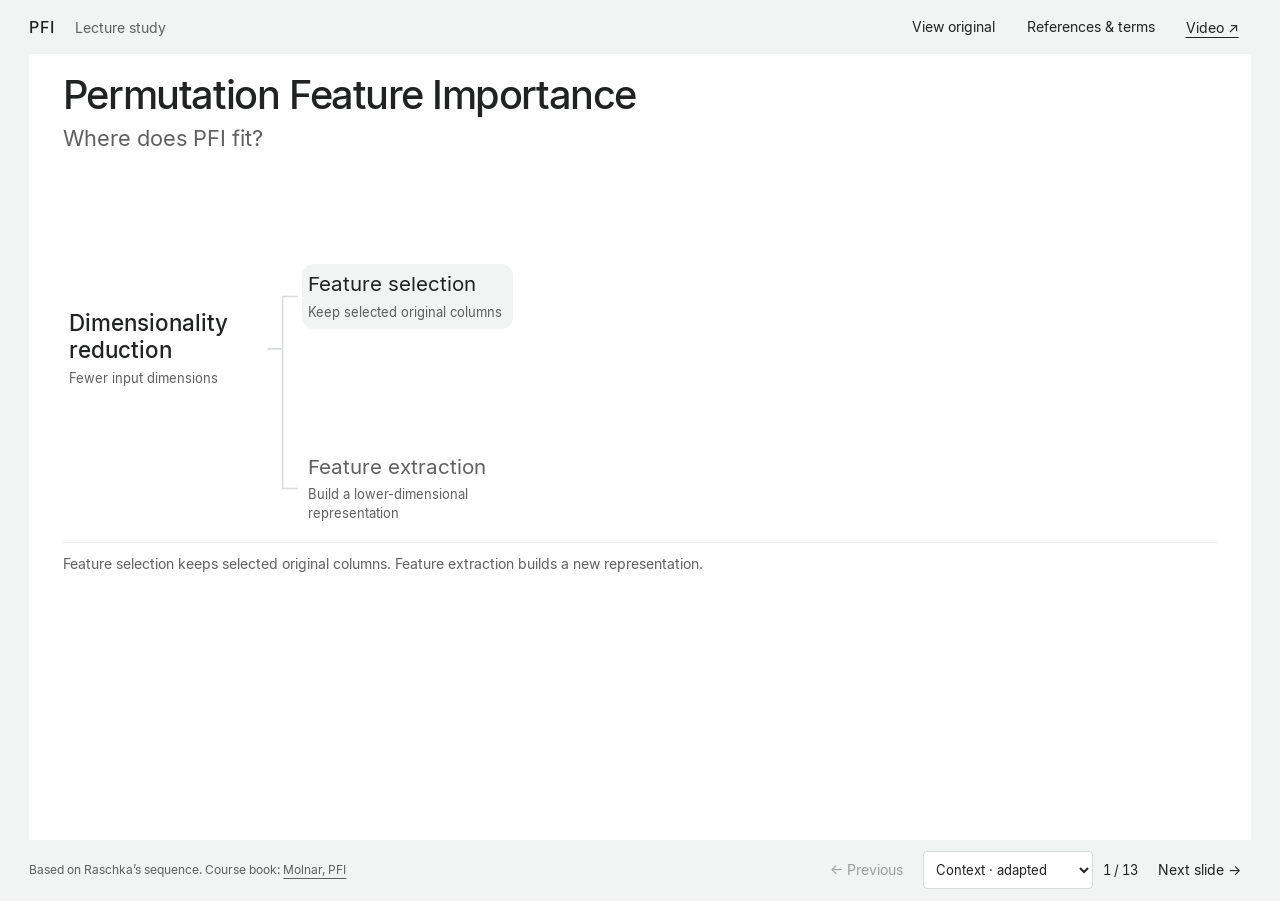
==== modules/00-dataset/lecture/pfi-interactive/index.html @ 19a99227 "feat(00-dataset): trace PFI code and teaching sequence Save the review draft for the impurity, selec" ====
<!doctype html>
<html lang="en">
<head><meta charset="utf-8"><meta name="viewport" content="width=device-width,initial-scale=1"><title>Permutation Feature Importance · A guided lecture</title><link rel="stylesheet" href="lecture.css?v=20261013-fixed-lines"><link rel="stylesheet" href="pfi-example.css?v=20261014-sequence-v2"><script src="pfi-example.js?v=20261014-sequence-v2" defer></script><link rel="stylesheet" href="sequence.css?v=20261014-sequence-v2"><script src="sequence.js?v=20261014-sequence-v2" defer></script><script src="lecture.js?v=20261014-sequence-v2" defer></script></head>
<body>
<main id="lecture">
<header class="lecture-header"><span class="course-label">PFI <span>Lecture study</span></span><nav class="tools" aria-label="Presentation tools"><button id="original-toggle" aria-pressed="false">View original</button><button id="reading-toggle" aria-expanded="false" aria-controls="readings">References &amp; terms</button><a id="video" href="https://www.youtube.com/watch?v=VUvShOEFdQo&t=0s" target="_blank" rel="noreferrer">Video ↗</a></nav></header>
<article id="context-slide" class="context-slide" aria-labelledby="lecture-title">
<div class="title-group"><h1 id="lecture-title">Permutation Feature Importance</h1><h2>Where does PFI fit?</h2></div>
<div id="map" class="map-canvas" role="group" aria-label="Raschka feature selection map. Dimensionality reduction includes feature selection and feature extraction. Selection includes filter, embedded and wrapper methods. PFI is an importance measure that can support selection.">
<svg id="map-lines" aria-hidden="true"></svg>
<button id="node-reduction" class="map-node root-node" data-concept="reduction" data-reveal="0"><strong>Dimensionality reduction</strong><span>Fewer input dimensions</span></button>
<div class="reduction-branches">
<div class="selection-branch">
<button id="node-selection" class="map-node" data-concept="selection" data-reveal="1"><strong>Feature selection</strong><span>Keep selected original columns</span></button>
<div class="method-groups">
<div class="method-group">
<button id="node-filter" class="map-node method-node" data-concept="filter" data-reveal="2"><strong>Filter methods</strong><span>Statistical criteria</span></button>
<div id="node-filter-examples" class="map-node examples-node" data-reveal="2"><ul><li>Information gain</li><li>Correlation with target</li><li>Pairwise correlation</li><li>Variance threshold</li></ul></div>
</div>
<div class="method-group">
<button id="node-embedded" class="map-node method-node" data-concept="embedded" data-reveal="3"><strong>Embedded methods</strong><span>Within model fitting</span></button>
<div id="node-embedded-examples" class="map-node examples-node" data-reveal="3"><ul><li>L1 regularization <span class="example-qualifier">(e.g., LASSO)</span></li><li>Decision trees</li></ul></div>
</div>
<div class="method-group wrapper-group">
<button id="node-wrapper" class="map-node method-node" data-concept="wrapper" data-reveal="4"><strong>Wrapper methods</strong><span>Evaluate feature subsets</span></button>
<div class="wrapper-content">
<div id="node-wrapper-examples" class="map-node examples-node" data-reveal="4"><ul><li>Recursive Feature Elimination <span class="acronym">(RFE)</span></li><li>Sequential Feature Selection <span class="acronym">(SFS)</span></li></ul></div>
<button id="node-pfi" class="map-node pfi-node" data-concept="pfi" data-reveal="5"><strong>Permutation Feature Importance <span class="acronym">(PFI)</span></strong><span>Importance measure that can support selection</span></button>
</div>
</div>
</div>
</div>
<button id="node-extraction" class="map-node secondary-node" data-concept="extraction" data-reveal="1"><strong>Feature extraction</strong><span>Build a lower-dimensional representation</span></button>
</div>
</div>
<div class="map-bottom"><p id="concept-caption" aria-live="polite">PFI is shown here in the wrapper-method context of Raschka’s lecture.</p></div>
</article>
<article id="mechanism-slide" class="context-slide experiment-slide" hidden aria-labelledby="mechanism-title">
<div class="title-group"><h1 id="mechanism-title">The permutation experiment</h1><h2>Shuffle one input. Evaluate the same model.</h2></div>
<div class="experiment-layout">
<section class="column-scene" aria-labelledby="column-title">
<div class="scene-heading"><h3 id="column-title">Eight real SRAG records</h3><div class="scene-motion"><p id="shuffle-state" aria-live="polite">Original age column</p><button id="motion-pause" aria-pressed="false">Pause</button></div></div>
<div class="patient-table-wrap"><div id="age-layer" class="age-layer" aria-hidden="true"></div><table class="patient-table"><caption class="sr-only">Selected real adult SRAG records. Age and low oxygen are shuffled separately, restoring the original data before each experiment.</caption><thead><tr><th scope="col">Row</th><th scope="col" class="age-heading" title="Elapsed days from birth to symptom onset, converted to years">Age<br><small>(years)</small></th><th scope="col">Low oxygen</th><th scope="col">Observed<br>outcome</th><th scope="col">Original<br><small>P(death)</small></th><th scope="col">Permuted<br><small>P(death)</small></th></tr></thead><tbody id="patient-rows"></tbody></table></div>
<p class="scene-note">Outcome-selected teaching subset from the hospitalized COVID cohort. ✓ correct / ✕ wrong at a 0.50 cutoff. Age is in decimal years. The full model uses all study inputs.</p>
</section>
<section class="experiment-reading" aria-labelledby="experiment-phase">
<p class="small-label">One column at a time</p><h3 id="experiment-phase" aria-live="polite">Evaluate the original inputs</h3>
<div class="model-flow"><span class="flow-label" id="model-input">Original inputs</span><span class="flow-line" aria-hidden="true"></span><div class="fixed-model"><strong>Same trained model</strong><span>XGBoost · parameters fixed</span></div><span class="flow-line" aria-hidden="true"></span><span class="flow-label">Compare predictions with the same outcomes</span></div>
<div class="error-comparison" id="error-comparison"><p class="small-label">Full study test set · Brier score · lower is better</p><div id="error-bars"></div><p id="error-impact" class="error-impact"></p><p class="error-caption">The original error is the reference. The second error follows the age permutation.</p></div>
<button class="text-button" id="brier-open" aria-haspopup="dialog">What is Brier error? ↗</button>
</section>
</div>
<details class="experiment-details"><summary>Why these eight rows can differ from the full test</summary><div id="mechanism-scope-values"></div></details>
<div class="map-bottom"><p id="experiment-caption" aria-live="polite">The model, records and outcomes stay fixed. Only the age values move between rows.</p></div>
</article>
<article id="results-slide" class="context-slide results-slide" hidden aria-labelledby="results-title">
<div class="title-group"><h1 id="results-title">From error to importance</h1><h2>Permutation Feature Importance in our SRAG model</h2></div>
<div class="results-layout">
<section class="ranking-panel" aria-labelledby="ranking-title"><div class="ranking-heading"><div><h3 id="ranking-title">Most important inputs</h3></div><label class="scale-choice">Scale<select id="error-scale"><option value="difference">Difference</option><option value="ratio">Ratio</option></select></label></div>
<figure class="ranking-figure"><div class="chart-container"><div id="ranking-chart" aria-label="SRAG permutation importance chart"></div><div id="chart-tooltip" role="tooltip" hidden></div></div><p class="chart-motion-note"><span id="chart-state" aria-live="polite">Building the ranking…</span><button id="ranking-pause" class="text-button" aria-pressed="false">Pause</button><button id="ranking-replay" class="text-button">Replay ↻</button></p><figcaption id="ranking-caption">Same model and records in every permutation.</figcaption></figure>
</section>
<section class="theory-panel" aria-labelledby="theory-title"><p class="small-label">Molnar · the same experiment</p><h3 id="theory-title">How much did the error change?</h3>
<div class="formula-reading" data-scale="difference"><h4>Difference</h4><div class="formula" aria-label="Permutation importance equals permuted error minus original error"><img src="../../figures/equation-difference.svg" alt="FI sub j equals permuted error minus original error"></div><p>Extra error in the metric’s own units.<br><strong>0 means no change.</strong></p></div>
<div class="formula-reading" data-scale="ratio"><h4>Ratio</h4><div class="formula" aria-label="Permutation importance equals permuted error divided by original error"><img src="../../figures/equation-ratio.svg" alt="FI sub j equals permuted error divided by original error"></div><p>Error as a multiple of the original.<br><strong>1 means no change.</strong><br>Above 1: more error. Below 1: less error.</p></div>
<div class="age-result"><h4 id="feature-result-title">Age in the SRAG experiment</h4><dl class="error-values"><dt>Original Brier</dt><dd id="age-before"></dd><dt>After permutation, mean</dt><dd id="age-after"></dd></dl><p id="age-importance" class="age-importance"></p><p class="age-interpretation" id="age-interpretation"></p></div>
</section>
</div>
<div class="map-bottom"><p><span id="scale-explanation">Difference: the extra Brier error. Zero means no change.</span> The ranking stays the same because every feature shares the same original error.</p></div>
<details class="experiment-details"><summary>Study details and numerical evidence</summary><p id="study-details"></p><p>The whiskers show variation across column shuffles, conditional on this fitted model and evaluation set. They are not population confidence intervals. The Brier score averages squared differences between predicted death probabilities and observed outcomes.</p><p><a href="../../notebooks/srag_pfi_ranking.ipynb" target="_blank" rel="noreferrer">Cross-slide numerical audit: notebook §11 ↗</a></p><p>This is permutation importance for predictive performance. It does not establish a causal effect of a variable on death. Ratios below 1 are possible when shuffling reduces the error; 1 is a reference, not a lower bound. The top-ranked features shown here all increase mean error.</p><p><a href="../../PFI.md" target="_blank" rel="noreferrer">Technical sheet ↗</a> · <a href="../../notebooks/srag_pfi_ranking.ipynb" target="_blank" rel="noreferrer">Executed SRAG notebook ↗</a> · <a href="https://christophm.github.io/interpretable-ml-book/feature-importance.html" target="_blank" rel="noreferrer">Molnar: difference and ratio ↗</a></p></details>
</article>
<article id="bridge-slide" class="context-slide sequence-slide" hidden aria-labelledby="bridge-title">
<div class="title-group"><h1 id="bridge-title"></h1><h2 id="bridge-subtitle"></h2></div>
<div id="bridge-content" class="bridge-content"></div>
<p id="bridge-takeaway" class="sequence-takeaway"></p>
<p class="molnar-note"><a href="https://christophm.github.io/interpretable-ml-book/feature-importance.html" target="_blank" rel="noreferrer">Molnar’s interpretation ↗</a><span id="bridge-molnar"></span></p>
<details class="sequence-notes"><summary>Why this slide is here</summary><div id="bridge-notes"></div></details>
</article>
<article id="walkthrough-slide" class="context-slide sequence-slide" hidden aria-labelledby="walkthrough-title">
<div class="title-group"><h1 id="walkthrough-title"></h1><h2 id="walkthrough-subtitle"></h2></div>
<div class="walkthrough-layout"><section class="code-panel" aria-label="Python walkthrough"><header><span>Python excerpt</span><span id="code-step-label"></span></header><div id="walkthrough-code"></div><a href="../../../../tools/srag_pfi_walkthrough.py" target="_blank" rel="noreferrer">Executable source ↗</a></section><section id="code-reading" class="code-reading" aria-label="Recorded SRAG execution"></section></div>
<p id="walkthrough-caption" class="sequence-takeaway"></p>
<p class="molnar-note"><a href="https://christophm.github.io/interpretable-ml-book/feature-importance.html" target="_blank" rel="noreferrer">Molnar’s interpretation ↗</a><span id="code-molnar"></span></p>
<details class="sequence-notes"><summary>Connection to Raschka and numerical evidence</summary><p id="code-source-note"></p><p>The motion replays the recorded Python results. Each full-test shuffle uses the same fitted model, outcomes and evaluation rows. The compact table is a separate mechanism preview.</p><p><a href="../../notebooks/srag_pfi_ranking.ipynb" target="_blank" rel="noreferrer">Executed notebook, sections 9 and 11 ↗</a> · <a href="../../PFI.md" target="_blank" rel="noreferrer">Technical sheet ↗</a></p></details>
</article>
<figure id="original-slide" hidden><img id="original" src="imagens/slide-061.png" alt="Original slide 61 by Sebastian Raschka"></figure>
<aside id="readings" hidden aria-labelledby="reading-title">
<h2 id="reading-title">References and terminology</h2>
<div class="reading-columns">
<section><h3>Original map</h3><p><a href="https://sebastianraschka.com/pdf/lecture-notes/stat451fs21/13_feat-sele__slides.pdf#page=61" target="_blank" rel="noreferrer">Raschka, slide 61 ↗</a></p><p>Raschka places permutation importance alongside wrapper methods. PFI itself assesses a fitted model and does not search feature subsets.</p><p><a href="https://ai.stanford.edu/~ronnyk/wrappers.pdf" target="_blank" rel="noreferrer">Kohavi &amp; John: wrappers ↗</a><br><a href="https://scikit-learn.org/stable/modules/feature_selection.html" target="_blank" rel="noreferrer">Feature selection reference ↗</a></p></section>
<section><h3>Terms used here</h3><dl class="terms"><dt>PFI</dt><dd>Permutation Feature Importance</dd><dt>RFE</dt><dd>Recursive Feature Elimination</dd><dt>SFS</dt><dd>Sequential Feature Selection</dd><dt>LASSO</dt><dd>Least Absolute Shrinkage and Selection Operator</dd><dt>PCA</dt><dd>Principal Component Analysis</dd></dl></section>
<section><h3>The course book</h3><p><a href="https://christophm.github.io/interpretable-ml-book/feature-importance.html" target="_blank" rel="noreferrer">Molnar, Permutation Feature Importance ↗</a></p><p>Molnar uses the acronym PFI. The interpretation of the method follows when we introduce the permutation experiment.</p><p><a href="https://scikit-learn.org/stable/modules/permutation_importance.html" target="_blank" rel="noreferrer">Permutation importance reference ↗</a><br><a href="https://scikit-learn.org/stable/modules/decomposition.html#pca" target="_blank" rel="noreferrer">PCA and dimensionality reduction ↗</a></p></section>
</div>
<details class="theory-notes"><summary>Classification notes</summary><p>Feature extraction is used here in the context of dimensionality reduction. Extraction in general can also increase dimensionality; PCA reduces it when fewer components are retained.</p><p>LASSO is a particular use of L1 regularization, not a synonym for every L1-penalized model. <a href="https://rss.onlinelibrary.wiley.com/doi/pdf/10.1111/j.2517-6161.1996.tb02080.x" target="_blank" rel="noreferrer">Original LASSO paper ↗</a></p><p>Filter criteria may use the outcome. Trees choose split variables during fitting; converting their importances into a selected subset needs an additional rule. SFS can run forward or backward.</p></details>
</aside>
<footer class="lecture-footer"><div id="source" class="source">Based on Raschka’s feature selection map. Course book: <a href="https://christophm.github.io/interpretable-ml-book/feature-importance.html" target="_blank" rel="noreferrer">Molnar, PFI</a></div><nav class="slide-controls" aria-label="Slide navigation"><button id="previous" disabled>← Previous</button><label><span class="sr-only">Choose slide</span><select id="select"></select></label><span id="position" aria-live="polite">1 / 13</span><button id="next">Next slide →</button></nav></footer>
</main>
<dialog id="brier-dialog" aria-labelledby="brier-title"><div class="dialog-heading"><p class="small-label">Reading the error</p><button id="brier-close" aria-label="Close Brier explanation">Close ×</button></div><h2 id="brier-title">A probability can be more or less wrong.</h2><p>First read the observed outcome: <strong>0 = survived; 1 = died.</strong> Then measure how far the predicted probability is from that outcome. Square that distance, and average across records.</p><img class="brier-equation" src="../../figures/equation-brier.svg" alt="Brier equals the average of squared differences between predicted probability and observed outcome"><div id="brier-example"></div><p class="dialog-note">The table uses a real record from the teaching subset. Its average is separate from the full test-set score. A probability may get worse without crossing the classification cutoff. Brier measures probability error; it is not a pure calibration statistic. Displayed values are rounded; calculations retain full precision.</p><a href="https://scikit-learn.org/stable/modules/generated/sklearn.metrics.brier_score_loss.html" target="_blank" rel="noreferrer">Brier score reference ↗</a></dialog>
<span id="status" class="sr-only" role="status" aria-live="polite"></span>
</body>
</html>
---- modules/00-dataset/lecture/pfi-interactive/lecture.css ----
@font-face{font-family:Optimistic;src:url('../../../../tools/fonts/Inter-Regular.ttf') format('truetype');font-weight:400;font-display:swap}
@font-face{font-family:Optimistic;src:url('../../../../tools/fonts/Inter-Medium.ttf') format('truetype');font-weight:500;font-display:swap}
:root{--paper:#fff;--ink:#212322;--muted:#606060;--composition:#f2f3f3;--selected:#e5e5e5;--line:#d8dbda;--action:#9e5330}
*{box-sizing:border-box}
body{margin:0;background:var(--composition);color:var(--ink);font-family:Optimistic,Arial,sans-serif}
[hidden]{display:none!important}
a{color:inherit;text-underline-offset:4px}
button,select{font:inherit;color:inherit;cursor:pointer}
button{background:transparent;border:0;border-radius:5px;padding:10px 13px;line-height:1.4}
button:hover:not(:disabled){background:var(--selected)}
button:disabled{opacity:.4;cursor:default}
button:focus-visible,select:focus-visible,a:focus-visible{outline:3px solid var(--ink);outline-offset:4px}
.sr-only{position:absolute!important;width:1px;height:1px;padding:0;overflow:hidden;clip:rect(0,0,0,0);white-space:nowrap;border:0}
#lecture{min-height:100svh;max-width:1760px;margin:auto;padding:0 clamp(12px,2.3vw,36px);display:flex;flex-direction:column}
.lecture-header{min-height:54px;padding:7px 0;display:flex;justify-content:space-between;align-items:center;gap:16px;flex-wrap:wrap}
.course-label{font-weight:500;letter-spacing:.04em;font-size:16px}
.course-label span{font-size:14px;font-weight:400;letter-spacing:0;margin-left:16px;color:var(--muted)}
.tools{display:flex;align-items:center;gap:6px;font-size:14px;flex-wrap:wrap}
.tools a{padding:10px 12px}
.tools button[aria-pressed=true]{background:var(--selected)}
.context-slide{flex:1;background:var(--paper);padding:20px clamp(20px,2.6vw,42px) 16px;min-width:0}
.title-group h1{font-size:clamp(32px,3.1vw,46px);line-height:1.08;letter-spacing:-.035em;font-weight:500;margin:0 0 8px;overflow-wrap:break-word}
.title-group h2{font-size:clamp(20px,1.7vw,24px);font-weight:400;line-height:1.25;color:var(--muted);margin:0}
/* Nodes stay in document flow. Only the connector layer is positioned. */
.map-canvas{--map-layout:horizontal;position:relative;display:grid;grid-template-columns:minmax(0,.9fr) minmax(0,4.1fr);column-gap:clamp(28px,3vw,52px);margin:16px 0 12px;min-width:0}
.map-canvas svg{position:absolute;inset:0;width:100%;height:100%;overflow:visible;pointer-events:none}
.map-path{fill:none;stroke:var(--line);stroke-width:1.5;stroke-linejoin:round;stroke-linecap:round;transition:opacity .45s ease,stroke .45s ease,stroke-width .45s ease}
.map-path.active-path{stroke:var(--ink);stroke-width:2}
.map-path.unrevealed{opacity:0}
.reduction-branches{display:grid;grid-template-columns:minmax(0,1fr) minmax(0,3.15fr);grid-template-rows:1fr auto;gap:22px clamp(28px,3vw,52px);min-width:0}
.selection-branch{display:contents}
#node-selection{grid-column:1;grid-row:1;align-self:center}
.method-groups{grid-column:2;grid-row:1 / 3;display:grid;row-gap:14px;min-width:0}
#node-extraction{grid-column:1;grid-row:2}
.method-group{display:grid;grid-template-columns:minmax(0,.85fr) minmax(0,1.35fr);column-gap:clamp(24px,2.6vw,44px);align-items:center;min-width:0}
.wrapper-content{display:grid;gap:10px;min-width:0}
.map-node{position:relative;display:flex;flex-direction:column;align-items:flex-start;justify-content:center;text-align:left;width:100%;min-width:0;min-height:44px;padding:8px 6px;border:0;border-radius:0;line-height:1.2;background:var(--paper);z-index:1;scroll-margin-top:24px;transition:opacity .45s ease,background-color .25s ease}
.map-node strong{font-size:clamp(19px,1.6vw,24px);font-weight:400;line-height:1.18;overflow-wrap:break-word}
.map-node>span{font-size:13px;line-height:1.4;color:var(--muted);margin-top:6px}
.map-node:hover:not(:disabled){background:var(--composition)}
.map-node.current{background:var(--composition);border-radius:12px}
.map-node.unrevealed{opacity:0;visibility:hidden;pointer-events:none}
.root-node{align-self:center}
.root-node strong{font-size:clamp(21px,1.75vw,26px);font-weight:500}
.secondary-node strong{color:var(--muted)}
.examples-node ul{padding:0;margin:0;list-style:none;line-height:1.4;font-size:16px;overflow-wrap:break-word}
.examples-node li+li{margin-top:5px}
.example-qualifier{font-size:13px;color:var(--muted)}
.acronym{white-space:nowrap}
.pfi-node{border-radius:12px;background:var(--composition);padding:12px}
.pfi-node strong{font-size:clamp(19px,1.5vw,23px);font-weight:500;line-height:1.22}
.pfi-node>span{font-size:13px}
.map-bottom{border-top:1px solid #eceeed;padding-top:10px}
.map-bottom p{font-size:14px;line-height:1.5;color:var(--muted);margin:0;min-height:24px;max-width:900px}
#original-slide{margin:0;flex:1;display:flex;align-items:center;justify-content:center;background:white;min-width:0}
#original-slide img{display:block;max-width:100%;width:100%;height:auto;max-height:calc(100svh - 160px);object-fit:contain}
.lecture-footer{min-height:60px;padding:10px 0;display:flex;align-items:center;justify-content:space-between;gap:18px;flex-wrap:wrap}
.source{font-size:12px;line-height:1.6;color:var(--muted);max-width:590px}
.slide-controls{display:flex;align-items:center;gap:10px;font-size:14px;flex-wrap:wrap}
.slide-controls button{padding:10px;white-space:nowrap}
#select{font-size:13px;background:var(--paper);border:1px solid var(--line);border-radius:4px;padding:9px 8px;max-width:170px}
#position{font-size:13px;font-variant-numeric:tabular-nums;white-space:nowrap}
#readings{background:var(--paper);padding:28px clamp(20px,3.2vw,56px);margin-top:2px;border-top:1px solid var(--line)}
#readings>h2{font-size:26px;font-weight:500;margin:0 0 25px}
.reading-columns{display:grid;grid-template-columns:repeat(3,minmax(0,1fr));gap:30px}
.reading-columns h3{font-size:20px;font-weight:500;margin:0 0 12px}
.reading-columns p,.theory-notes p{font-size:16px;line-height:1.65;margin:10px 0}
.reading-columns a,.theory-notes a{font-size:14px;line-height:1.7;overflow-wrap:anywhere}
.terms{display:grid;grid-template-columns:auto minmax(0,1fr);gap:12px 15px;font-size:16px;line-height:1.4;margin:0}
.terms dt{font-weight:500}.terms dd{margin:0;color:var(--muted)}
.theory-notes{margin-top:26px}.theory-notes summary{cursor:pointer;font-size:16px}.theory-notes p{max-width:1050px}
@media(max-width:979px){
 .map-canvas{--map-layout:stacked;display:block;padding-left:4px;margin-top:24px}
 .root-node{max-width:290px;margin-bottom:20px}
 .reduction-branches{display:block;padding-left:32px}
 .selection-branch{display:block}
 #node-selection{max-width:290px;margin-bottom:20px}
 .method-groups{display:grid;padding-left:28px;row-gap:20px}
 .method-group{grid-template-columns:minmax(0,.85fr) minmax(0,1.35fr);column-gap:32px}
 #node-extraction{max-width:310px;margin-top:24px}
 .map-node strong{font-size:20px}
 .root-node strong{font-size:23px}
 .pfi-node strong{font-size:20px}
 .examples-node ul{font-size:16px}
 .reading-columns{grid-template-columns:1fr;gap:28px}
}
@media(max-width:599px){
 #lecture{padding:0 10px}
 .lecture-header{gap:4px;padding:8px 0}
 .course-label span{display:none}
 .tools{font-size:13px;gap:0}
 .tools button,.tools a{padding:10px 8px}
 .context-slide{padding:24px 16px 22px}
 .title-group h1{font-size:32px}
 .title-group h2{font-size:22px}
 .map-canvas{--map-layout:narrow;margin-top:26px;padding-left:0}
 .reduction-branches{padding-left:20px}
 .method-groups{padding-left:20px;row-gap:26px}
 .method-group{display:block}
 .method-group>.examples-node,.wrapper-content{margin:14px 0 0 18px;width:calc(100% - 18px)}
 .map-node{padding:10px 8px;scroll-margin-top:155px}
 .map-node strong{font-size:21px}
 .root-node strong{font-size:23px}
 .map-node>span{font-size:14px}
 .examples-node ul{font-size:16px}
 .pfi-node{padding:15px 13px}
 .pfi-node strong{font-size:21px}
 .pfi-node>span{font-size:13px}
 .map-bottom p{font-size:14px}
 .lecture-footer{gap:8px}
 .source{width:100%}
 .slide-controls{gap:3px;font-size:13px;width:100%;justify-content:space-between}
 .slide-controls button{padding:10px 5px}
 #select{font-size:12px;max-width:130px;padding:9px 5px}
 #position{font-size:12px}
 #original-slide img{max-height:none}
}
@media(prefers-reduced-motion:reduce){*,*::before,*::after{animation:none!important;transition:none!important;scroll-behavior:auto!important}}
---- modules/00-dataset/lecture/pfi-interactive/pfi-example.css ----
.experiment-layout{display:grid;grid-template-columns:minmax(0,1.15fr) minmax(0,1fr);gap:clamp(26px,5vw,80px);margin:28px 0 22px}
.scene-heading,.ranking-heading{display:flex;justify-content:space-between;align-items:baseline;gap:16px;margin-bottom:14px;flex-wrap:wrap}
.scene-heading h3,.ranking-heading h3,.experiment-reading h3,.theory-panel h3{font-weight:500;font-size:22px;line-height:1.25;margin:0}
.scene-heading p,.ranking-heading p{font-size:14px;color:var(--muted);margin:4px 0 0}
.patient-table{border-collapse:collapse;width:100%;table-layout:fixed;font-size:16px}
.patient-table th{font-weight:500;text-align:center;font-size:14px;padding:10px 3px;border-bottom:1px solid var(--line);overflow-wrap:break-word}
.patient-table th:first-child{width:17%}.patient-table th:nth-child(2){width:23%}.patient-table th:nth-child(3){width:27%}.patient-table th:nth-child(4){width:33%}
.patient-table td{height:39px;text-align:center;border-bottom:1px solid #eceeed;padding:5px 3px;font-size:15px}
.patient-table .age-cell{position:relative;background:#f4f5f5;isolation:isolate;font-variant-numeric:tabular-nums}
.age-token{display:inline-block;position:relative;padding:4px 7px;border-radius:6px;background:#e0e5e4;z-index:2;white-space:nowrap;font-weight:500;font-size:16px}
.patient-table .age-heading{background:#f4f5f5}
.scene-note{font-size:13px;line-height:1.5;color:var(--muted);margin:14px 0 0;max-width:480px}
.small-label{text-transform:uppercase;letter-spacing:.075em;font-size:11px;color:var(--muted);margin:0 0 9px}
.experiment-reading{min-width:0;padding-top:3px}
.experiment-reading h3{font-size:24px;min-height:60px;max-width:460px}
.model-flow{display:flex;flex-direction:column;align-items:center;text-align:center;margin:8px 0 18px;gap:6px;font-size:14px}
.flow-label{color:var(--muted);max-width:340px}
.flow-line{display:block;width:1px;height:16px;background:#b9c2c0}
.fixed-model{border:1px solid #b8c0be;border-radius:32px;padding:13px 25px;display:flex;flex-direction:column;gap:5px;background:white}
.fixed-model strong{font-size:20px;font-weight:500}.fixed-model span{font-size:12px;color:var(--muted)}
.error-comparison{opacity:1;transition:opacity .5s ease}
.error-comparison.ready{opacity:1}
.error-bar-row{display:grid;grid-template-columns:90px minmax(0,1fr) 81px;align-items:center;gap:10px;font-size:13px;margin-top:10px}
.error-bar-track{height:13px;background:#f0f2f1;position:relative}
.error-bar{height:100%;background:#a2aeaf;transform-origin:left;transform:scaleX(0);transition:transform .75s ease}
.error-bar-row.permuted .error-bar{background:var(--ink)}
.error-comparison.ready .error-bar{transform:scaleX(1)}
.error-bar-value{font-variant-numeric:tabular-nums;text-align:right}
.error-caption{font-size:12px;line-height:1.5;color:var(--muted);margin:11px 0 0}
.results-layout{display:grid;grid-template-columns:minmax(0,1.75fr) minmax(280px,1fr);gap:clamp(24px,3vw,50px);margin:25px 0 12px}
.ranking-panel{min-width:0;opacity:1;transition:opacity .55s ease}
.results-slide.entering .ranking-panel{opacity:0}
.ranking-heading{margin-bottom:8px;align-items:flex-start}
.ranking-heading h3{font-size:20px}.ranking-heading p{font-size:12px;line-height:1.5;max-width:310px}
.scale-choice{display:flex;flex-direction:column;gap:4px;color:var(--muted);font-size:11px}
#error-scale{font-size:13px;border:1px solid var(--line);border-radius:6px;padding:8px 10px;background:white;color:var(--ink)}
.ranking-figure{margin:0}
.ranking-figure img{display:block;width:100%;height:auto}
.ranking-figure figcaption{font-size:12px;line-height:1.5;color:var(--muted);padding:3px 5px}
.theory-panel{min-width:0}
.theory-panel h3{font-size:22px;margin-bottom:16px}
.formula-reading{padding:10px 0 12px;border-bottom:1px solid #eceeed;display:none;opacity:1;transition:opacity .3s ease}
.formula-reading.active{display:block;opacity:1}
.formula-reading h4,.age-result h4{font-size:16px;font-weight:500;margin:0 0 8px}
.formula{font-family:Optimistic,Arial,sans-serif;font-size:clamp(20px,1.8vw,27px);line-height:1.65;white-space:nowrap}
.formula sub{font-size:.58em}
.formula-reading p{font-size:13px;line-height:1.5;color:var(--muted);margin:5px 0 0}
.formula-reading strong{font-weight:500;color:var(--ink)}
.fraction{display:inline-flex;flex-direction:column;vertical-align:middle;text-align:center;line-height:1.3;padding:0 5px}
.fraction>span:first-child{border-bottom:1px solid var(--ink);padding:0 5px 3px}.fraction>span:last-child{padding-top:3px}
.age-result{margin-top:16px}
.error-values{display:grid;grid-template-columns:minmax(0,1fr) auto;gap:7px 15px;font-size:13px;line-height:1.4;margin:0}
.error-values dt{color:var(--muted)}.error-values dd{margin:0;font-variant-numeric:tabular-nums}
.age-importance{font-size:21px;font-weight:500;line-height:1.4;margin:11px 0 3px}
.age-interpretation{font-size:13px;color:var(--muted);line-height:1.5;margin:0}
.experiment-details{font-size:13px;margin-top:12px;line-height:1.6}
.experiment-details summary{cursor:pointer;color:var(--muted)}
.experiment-details p{max-width:1000px}
@media(min-width:1450px){.experiment-layout{margin-top:36px}.patient-table td{height:43px}.results-layout{grid-template-columns:minmax(0,1.8fr) minmax(300px,1fr)}.ranking-heading h3{font-size:23px}.theory-panel h3{font-size:25px}.formula-reading p,.error-values,.age-interpretation{font-size:14px}}
@media(max-width:899px){.experiment-layout,.results-layout{grid-template-columns:1fr;gap:28px}.experiment-reading{max-width:600px;width:100%;margin:auto}.experiment-reading h3{min-height:0;font-size:23px}.column-scene{max-width:640px;width:100%;margin:auto}.model-flow{margin-top:18px}.theory-panel{display:grid;grid-template-columns:1fr 1fr;gap:14px 22px}.theory-panel>.small-label,.theory-panel>h3,.theory-panel>.age-result{grid-column:1 / -1}.theory-panel h3{margin-bottom:0}.formula-reading{padding-top:0}.age-result{max-width:560px;width:100%;margin:0}.ranking-heading p{font-size:13px}.ranking-figure figcaption{font-size:13px}.scene-note{font-size:14px}}
@media(max-width:499px){.scene-heading{gap:4px;margin-bottom:10px}.scene-heading h3{font-size:20px}.scene-heading p{font-size:13px}.patient-table th{font-size:12px}.patient-table td{font-size:13px;height:40px}.age-token{font-size:14px;padding:4px}.experiment-layout{margin-top:23px}.theory-panel{display:block}.theory-panel>.small-label{margin-top:10px}.formula-reading{padding:12px 0}.age-result{margin-top:16px}.formula{font-size:23px}.error-bar-row{grid-template-columns:75px minmax(0,1fr) 68px;gap:7px;font-size:12px}.ranking-heading h3{font-size:21px}.scale-choice{font-size:12px}.scene-note{font-size:13px}}
@media(prefers-reduced-motion:reduce){.error-comparison,.ranking-panel,.formula-reading,.error-bar{transition:none!important}}
.error-bar-row.original .error-bar{transform:scaleX(1)}
.error-bar-row.permuted{opacity:0;visibility:hidden;transition:opacity .5s ease}
.error-comparison.ready .permuted{opacity:1;visibility:visible}
.error-whisker{position:absolute;top:50%;height:1px;background:var(--ink);transform:translateY(-50%)}
.error-whisker::before,.error-whisker::after{content:'';position:absolute;top:-3px;height:7px;width:1px;background:var(--ink)}
.error-whisker::before{left:0}.error-whisker::after{right:0}
.patient-table tbody th{font-size:14px;font-weight:400;border-bottom:1px solid #eceeed}
.experiment-layout{grid-template-columns:minmax(0,1.65fr) minmax(0,1fr);gap:30px;margin-top:22px}
.patient-table-wrap{position:relative;isolation:isolate}
.patient-table th:first-child{width:7%}.patient-table th:nth-child(2){width:13%}.patient-table th:nth-child(3){width:14%}.patient-table th:nth-child(4){width:18%}.patient-table th:nth-child(5),.patient-table th:nth-child(6){width:24%}
.patient-table th{font-size:13px;line-height:1.25}
.patient-table th small{font-size:11px;color:var(--muted);font-weight:400}
.patient-table td{height:42px;font-size:13px;padding:4px 2px}
.patient-table .age-cell{isolation:auto}
.age-value{display:inline-block;min-width:48px;color:transparent;font-size:15px;font-variant-numeric:tabular-nums}
.age-layer{position:absolute;inset:0;z-index:5;pointer-events:none}
.age-chip{position:absolute;top:0;left:0;display:block;background:#e0e5e4;border:1px solid #b9c3c1;border-radius:7px;padding:4px 6px;color:var(--ink);font-size:15px;line-height:1.2;font-weight:500;font-variant-numeric:tabular-nums;white-space:nowrap;box-shadow:0 1px 2px #2123220b}
.probability{display:block;font-size:15px;font-variant-numeric:tabular-nums;line-height:1.3}
.decision{display:block;font-size:11px;line-height:1.35;min-height:15px;white-space:nowrap}
.prediction-cell.wrong .decision{color:var(--action)}
.prediction-cell.pending .decision{color:var(--muted)}
.scene-motion{display:flex;align-items:center;gap:8px}
.scene-motion p{font-size:12px}
#motion-pause{font-size:12px;padding:6px 9px;border:1px solid var(--line);border-radius:999px}
.error-impact{font-size:23px;font-weight:500;margin:13px 0 0;line-height:1.3;min-height:30px}
.experiment-reading h3{font-size:22px}
.results-layout{margin-top:18px}
.scale-choice{flex-direction:row;align-items:center;gap:8px;font-size:12px}
@media(max-width:899px){.experiment-layout{grid-template-columns:1fr}.column-scene{max-width:760px}.experiment-reading{max-width:600px}}
@media(max-width:599px){
 .patient-table,.patient-table tbody{display:block}
 .patient-table thead{position:absolute;width:1px;height:1px;overflow:hidden;clip:rect(0,0,0,0)}
 .patient-table tbody tr{display:grid;grid-template-columns:repeat(3,minmax(0,1fr));gap:5px 8px;padding:11px 0;border-bottom:1px solid var(--line)}
 .patient-table tbody th,.patient-table td{display:block;width:auto!important;height:auto;border:0;padding:6px 2px;font-size:13px;min-width:0}
 .patient-table [data-label]::before{content:attr(data-label);display:block;font-size:11px;font-weight:400;color:var(--muted);line-height:1.25;margin-bottom:7px;min-height:14px}
 .age-value{min-width:48px;height:20px}
 .probability{font-size:15px}
 .decision{font-size:10px;min-height:14px}
 .scene-motion{flex-wrap:wrap;gap:5px}
 .scene-heading{align-items:center}
 .scene-motion p{font-size:11px}
 .age-chip{font-size:14px;padding:4px 5px}
}
/* Fixed table geometry keeps the moving values above every row. */
.age-value{color:var(--ink)}
.feature-value{display:inline-block;min-width:48px;font-size:15px;font-variant-numeric:tabular-nums}
.feature-value.moving-value{color:transparent}
.patient-table .age-cell,.patient-table .age-heading{background:transparent}
.patient-table .active-feature{background:#f4f5f5}
.patient-table td{height:70px}
.column-scene{align-self:center}
.error-bar-row{grid-template-columns:95px minmax(0,1fr) 78px}
.text-button{background:none;border:0;border-bottom:1px solid var(--line);padding:3px 0;color:var(--muted);font:inherit;font-size:12px;cursor:pointer}
#brier-open{margin-top:12px}
#ranking-chart svg{width:100%;height:auto;display:block;overflow:visible}
.ranking-bar{transform-box:fill-box;transform-origin:left center;cursor:pointer;transition:fill .25s}
.ranking-bar:hover,.ranking-bar:focus{fill:#526b68!important;outline:none;stroke:#212322;stroke-width:1px}
.chart-motion-note{display:flex;align-items:baseline;justify-content:space-between;gap:12px;font-size:12px;color:var(--muted);margin:6px 5px 9px;min-height:24px}
.formula img{display:block;max-width:100%;width:250px;height:58px;object-fit:contain;object-position:left center}
.formula-reading[data-scale="ratio"] .formula img{height:74px;width:220px}
dialog{border:1px solid var(--line);border-radius:20px;padding:28px 32px;max-width:660px;width:calc(100% - 40px);box-sizing:border-box;color:var(--ink);background:white;font-size:15px;line-height:1.6}
dialog::backdrop{background:#15211e66;backdrop-filter:blur(4px)}
.dialog-heading{display:flex;justify-content:space-between;align-items:center}
.dialog-heading button{border:1px solid var(--line);background:white;border-radius:99px;padding:6px 12px;font:inherit;font-size:12px}
dialog h2{font-size:28px;line-height:1.25;font-weight:500;max-width:470px}
.brier-equation{height:65px;width:330px;max-width:100%;object-fit:contain;object-position:left}
.brier-pair{display:grid;grid-template-columns:1fr 1fr;gap:22px;border-top:1px solid var(--line);border-bottom:1px solid var(--line);padding:10px 0}
.brier-pair h3{font-size:16px;font-weight:500}.brier-pair p{font-size:13px}
.dialog-note{font-size:12px;color:var(--muted)}
@media(max-width:899px){.theory-panel{display:block}.theory-panel>.age-result{margin-top:18px}}
@media(max-width:599px){.patient-table td{height:auto}.brier-pair{grid-template-columns:1fr;gap:0}dialog{padding:20px}.chart-motion-note{align-items:flex-start}.chart-motion-note span{max-width:220px}.formula img{width:230px}}

/* A readable table and inspectable chart at every viewport size. */
.patient-table td{height:42px}
.column-scene{align-self:start}
.chart-container{position:relative}
.chart-hit{cursor:pointer}
#chart-tooltip{position:absolute;z-index:8;background:#212322;color:white;box-shadow:0 6px 22px #0002;border-radius:9px;padding:12px 14px;width:240px;max-width:100%;font-size:12px;line-height:1.6;pointer-events:none}
#chart-tooltip strong,#chart-tooltip span{display:block}
#chart-tooltip strong{font-size:14px;margin-bottom:5px}
.chart-motion-note{flex-wrap:wrap;justify-content:flex-start;gap:9px}
.chart-motion-note>span{flex:1;min-width:210px}
@media(max-width:599px){.patient-table td{height:auto}}
---- modules/00-dataset/lecture/pfi-interactive/sequence.css ----
.bridge-content{margin:34px 0 20px;min-height:280px}
.method-comparison{display:grid;grid-template-columns:1fr 1fr;gap:clamp(28px,5vw,80px)}
.method-comparison section{min-width:0}
.method-comparison h3{font-size:25px;font-weight:500;margin:0 0 12px}
.method-comparison p{font-size:17px;line-height:1.5;color:var(--muted);max-width:480px}
.method-comparison .method-name{font-size:13px;letter-spacing:.03em;color:var(--muted)}
.method-route{display:flex;flex-direction:column;align-items:flex-start;gap:14px;margin:28px 0 0}
.method-route>span{font-size:19px;padding:9px 0;border-bottom:1px solid var(--line);width:100%}
.method-route>span.active{border-color:var(--ink);color:var(--ink);background:linear-gradient(90deg,#eaf0ed,transparent)}
.sequence-takeaway{font-size:17px;line-height:1.5;border-top:1px solid var(--line);padding-top:15px;margin:20px 0 14px}
.molnar-note{font-size:14px;line-height:1.6;color:var(--muted);margin:14px 0}
.molnar-note a{font-weight:500;color:var(--ink);margin-right:12px}.molnar-note span{display:inline}
.sequence-notes{font-size:13px;line-height:1.6;color:var(--muted);margin:12px 0}
.sequence-notes summary{cursor:pointer}.sequence-notes p{max-width:980px}
.feature-stream{display:flex;gap:12px;flex-wrap:wrap;margin:25px 0}
.feature-stream span{border-bottom:2px solid var(--line);padding:10px 2px;font-size:17px;transition:border-color .5s}
.feature-stream span.active{border-color:var(--ink)}
.selection-path{display:grid;grid-template-columns:1fr 1fr;gap:50px}.selection-path h3{font-size:24px;font-weight:500}.selection-path p{line-height:1.6;font-size:17px;color:var(--muted)}
.time-split{display:grid;grid-template-columns:repeat(3,1fr);gap:20px;margin:26px 0}
.time-split>div{border-top:3px solid var(--line);padding:18px 0}.time-split strong{display:block;font-size:30px;font-weight:500;margin:7px 0}.time-split span{font-size:15px;color:var(--muted)}
.time-split .test-period{border-color:var(--ink)}
.oob-reading{font-size:16px;line-height:1.6;max-width:850px;margin:24px 0}
.oob-reading summary{cursor:pointer;font-weight:500}.oob-reading p{color:var(--muted)}
.walkthrough-layout{display:grid;grid-template-columns:minmax(0,1.1fr) minmax(0,1fr);gap:clamp(24px,4vw,65px);margin-top:25px;align-items:start}
.code-panel{background:#172622;color:#e2ece6;border-radius:13px;overflow:hidden;min-width:0;padding:14px 0 16px}
.code-panel header{display:flex;justify-content:space-between;font-size:12px;color:#bccdc3;padding:0 20px 12px;border-bottom:1px solid #ffffff20}
.code-panel>a{display:inline-block;font-size:12px;color:#c4d6cb;margin:14px 20px 0}
.code-stage{padding:8px 18px;border-left:3px solid transparent;opacity:.4;transition:opacity .7s,background .7s}
.code-stage.active{opacity:1;background:#ffffff0d;border-left-color:#c1d5c5}
.code-stage.past{opacity:.75}
.code-stage pre{margin:0;font-family:ui-monospace,SFMono-Regular,Consolas,monospace;font-size:12px;line-height:1.5;white-space:pre-wrap;overflow-wrap:anywhere}
.code-reading h3{font-size:25px;font-weight:500;line-height:1.3;margin:0 0 14px}.code-reading p{font-size:16px;line-height:1.6;color:var(--muted)}
.execution-label{font-size:11px!important;letter-spacing:.07em;text-transform:uppercase;color:var(--muted)}
.execution-values{margin:24px 0;display:grid;grid-template-columns:1fr auto;gap:14px 20px;font-size:16px;align-items:baseline}
.execution-values dt{color:var(--muted)}.execution-values dd{margin:0;font-size:24px;font-variant-numeric:tabular-nums}.execution-values .emphasis{font-size:32px;color:var(--ink)}
.code-balance{border-top:1px solid var(--line);border-bottom:1px solid var(--line);padding:18px 0;margin:25px 0;font-size:20px;line-height:1.6}
.code-lock{border:1px solid var(--line);border-radius:40px;text-align:center;padding:22px 15px;font-size:24px;margin:25px 0}.code-lock span{display:block;font-size:14px;color:var(--muted);margin-top:7px}
.code-mini-table{border-collapse:collapse;width:100%;font-size:14px;margin:15px 0;table-layout:fixed}
.code-mini-table th,.code-mini-table td{text-align:center;padding:9px 3px;border-bottom:1px solid var(--line);font-weight:400;font-variant-numeric:tabular-nums}
.code-mini-table th{color:var(--muted);font-size:12px}.code-mini-table .changed-value{background:#eaf0ed;transition:opacity .7s}.code-mini-table .unchanged-outcome{color:var(--muted)}
.code-mini-table .waiting{opacity:0}
.repeat-chart svg{display:block;width:100%;height:auto}.repeat-chart{min-height:170px}
.repeat-controls{display:flex;align-items:center;gap:13px;font-size:13px;margin:10px 0 20px}.repeat-controls input{flex:1;min-width:40px;accent-color:var(--ink)}.repeat-controls button{border:1px solid var(--line);border-radius:30px;font-size:12px;padding:6px 11px}
.code-reading .repeat-explanation{font-size:13px}
@media(min-width:1200px){.code-stage pre{font-size:14px}.code-stage{padding-top:10px;padding-bottom:10px}}
@media(max-width:899px){.walkthrough-layout{grid-template-columns:1fr}.code-panel{max-width:700px;width:100%}.code-reading{max-width:700px;width:100%}.code-stage pre{font-size:14px}.method-comparison,.selection-path{gap:28px}.bridge-content{min-height:0}.time-split{gap:12px}.time-split strong{font-size:25px}}
@media(max-width:599px){.method-comparison,.selection-path{grid-template-columns:1fr;gap:32px}.bridge-content{margin-top:26px}.time-split{grid-template-columns:1fr;gap:5px}.time-split>div{padding:10px 0}.time-split strong{font-size:25px;display:inline;margin-right:15px}.method-comparison h3{font-size:23px}.method-comparison p,.selection-path p{font-size:16px}.execution-values{font-size:14px}.execution-values dd{font-size:22px}.execution-values .emphasis{font-size:27px}.code-mini-table{font-size:13px}.code-mini-table td{padding:8px 2px}.code-stage pre{font-size:12px}.sequence-takeaway{font-size:16px}.molnar-note{font-size:13px}.repeat-controls{gap:7px}}

.code-stage:not(.active){display:none}
.code-stage.active{padding-top:20px;padding-bottom:20px}
.code-complete{font-size:12px;margin:14px 20px 0;color:#bccdc3}
.code-complete summary{cursor:pointer}
.code-complete pre{font-family:ui-monospace,SFMono-Regular,Consolas,monospace;white-space:pre-wrap;overflow-wrap:anywhere;font-size:12px;line-height:1.6;color:#dce6df;margin:15px 0}
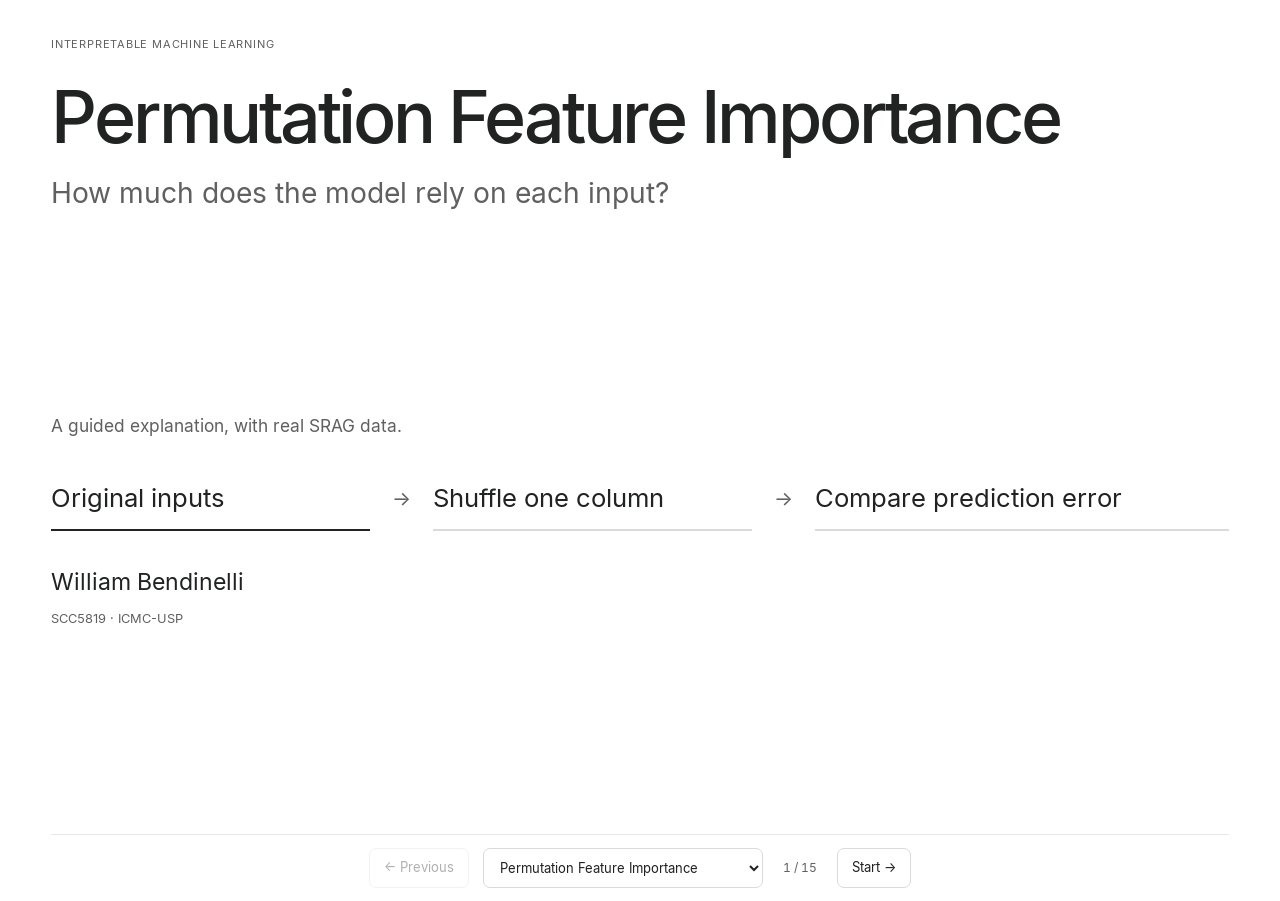
==== commit 85c255a7: "feat(00-dataset): consolidate responsive PFI lecture Condense SRAG context, make the recorded repeat" ====
--- a/modules/00-dataset/lecture/pfi-interactive/index.html
+++ b/modules/00-dataset/lecture/pfi-interactive/index.html
@@ -1,9 +1,9 @@
 <!doctype html>
 <html lang="en">
-<head><meta charset="utf-8"><meta name="viewport" content="width=device-width,initial-scale=1"><title>Permutation Feature Importance · A guided lecture</title><link rel="stylesheet" href="lecture.css?v=20261013-fixed-lines"><link rel="stylesheet" href="pfi-example.css?v=20261014-sequence-v2"><script src="pfi-example.js?v=20261014-sequence-v2" defer></script><link rel="stylesheet" href="sequence.css?v=20261014-sequence-v2"><script src="sequence.js?v=20261014-sequence-v2" defer></script><script src="lecture.js?v=20261014-sequence-v2" defer></script></head>
+<head><meta charset="utf-8"><meta name="viewport" content="width=device-width,initial-scale=1"><title>Permutation Feature Importance · A guided lecture</title><link rel="stylesheet" href="lecture.css?v=20261014-final-v6"><link rel="stylesheet" href="pfi-example.css?v=20261014-final-v6"><script src="pfi-example.js?v=20261014-final-v6" defer></script><link rel="stylesheet" href="sequence.css?v=20261014-final-v6"><script src="sequence.js?v=20261014-final-v6" defer></script><link rel="stylesheet" href="study.css?v=20261014-final-v6"><script src="srag-compact.js?v=20261014-final-v6" defer></script><script src="theory-compact.js?v=20261014-final-v6" defer></script><script src="study.js?v=20261014-final-v6" defer></script><script src="lecture.js?v=20261014-final-v6" defer></script><link rel="stylesheet" href="presentation-grid.css?v=20261014-final-v6"></head>
 <body>
 <main id="lecture">
-<header class="lecture-header"><span class="course-label">PFI <span>Lecture study</span></span><nav class="tools" aria-label="Presentation tools"><button id="original-toggle" aria-pressed="false">View original</button><button id="reading-toggle" aria-expanded="false" aria-controls="readings">References &amp; terms</button><a id="video" href="https://www.youtube.com/watch?v=VUvShOEFdQo&t=0s" target="_blank" rel="noreferrer">Video ↗</a></nav></header>
+<header class="lecture-header"><span class="course-label">PFI <span id="section-label">Lecture study</span></span><nav class="tools" aria-label="Presentation tools"><button id="original-toggle" aria-pressed="false">View original</button><button id="reading-toggle" aria-expanded="false" aria-controls="readings">References &amp; terms</button><a id="video" href="https://www.youtube.com/watch?v=VUvShOEFdQo&t=0s" target="_blank" rel="noreferrer">Video ↗</a></nav></header>
 <article id="context-slide" class="context-slide" aria-labelledby="lecture-title">
 <div class="title-group"><h1 id="lecture-title">Permutation Feature Importance</h1><h2>Where does PFI fit?</h2></div>
 <div id="map" class="map-canvas" role="group" aria-label="Raschka feature selection map. Dimensionality reduction includes feature selection and feature extraction. Selection includes filter, embedded and wrapper methods. PFI is an importance measure that can support selection.">
@@ -82,6 +82,12 @@
 <p class="molnar-note"><a href="https://christophm.github.io/interpretable-ml-book/feature-importance.html" target="_blank" rel="noreferrer">Molnar’s interpretation ↗</a><span id="code-molnar"></span></p>
 <details class="sequence-notes"><summary>Connection to Raschka and numerical evidence</summary><p id="code-source-note"></p><p>The motion replays the recorded Python results. Each full-test shuffle uses the same fitted model, outcomes and evaluation rows. The compact table is a separate mechanism preview.</p><p><a href="../../notebooks/srag_pfi_ranking.ipynb" target="_blank" rel="noreferrer">Executed notebook, sections 9 and 11 ↗</a> · <a href="../../PFI.md" target="_blank" rel="noreferrer">Technical sheet ↗</a></p></details>
 </article>
+<article id="study-slide" class="context-slide study-slide" hidden aria-labelledby="study-title">
+<div class="title-group"><p id="study-kicker" class="study-kicker"></p><h1 id="study-title"></h1><h2 id="study-subtitle"></h2></div>
+<div id="study-content" class="study-content"></div>
+<p id="study-takeaway" class="sequence-takeaway"></p>
+<details class="sequence-notes"><summary>Method, sources and teaching notes</summary><div id="study-notes"></div></details>
+</article>
 <figure id="original-slide" hidden><img id="original" src="imagens/slide-061.png" alt="Original slide 61 by Sebastian Raschka"></figure>
 <aside id="readings" hidden aria-labelledby="reading-title">
 <h2 id="reading-title">References and terminology</h2>
@@ -92,7 +98,7 @@
 </div>
 <details class="theory-notes"><summary>Classification notes</summary><p>Feature extraction is used here in the context of dimensionality reduction. Extraction in general can also increase dimensionality; PCA reduces it when fewer components are retained.</p><p>LASSO is a particular use of L1 regularization, not a synonym for every L1-penalized model. <a href="https://rss.onlinelibrary.wiley.com/doi/pdf/10.1111/j.2517-6161.1996.tb02080.x" target="_blank" rel="noreferrer">Original LASSO paper ↗</a></p><p>Filter criteria may use the outcome. Trees choose split variables during fitting; converting their importances into a selected subset needs an additional rule. SFS can run forward or backward.</p></details>
 </aside>
-<footer class="lecture-footer"><div id="source" class="source">Based on Raschka’s feature selection map. Course book: <a href="https://christophm.github.io/interpretable-ml-book/feature-importance.html" target="_blank" rel="noreferrer">Molnar, PFI</a></div><nav class="slide-controls" aria-label="Slide navigation"><button id="previous" disabled>← Previous</button><label><span class="sr-only">Choose slide</span><select id="select"></select></label><span id="position" aria-live="polite">1 / 13</span><button id="next">Next slide →</button></nav></footer>
+<footer class="lecture-footer"><div id="source" class="source">Based on Raschka’s feature selection map. Course book: <a href="https://christophm.github.io/interpretable-ml-book/feature-importance.html" target="_blank" rel="noreferrer">Molnar, PFI</a></div><nav class="slide-controls" aria-label="Slide navigation"><button id="previous" disabled>← Previous</button><label><span class="sr-only">Choose slide</span><select id="select"></select></label><span id="position" aria-live="polite">1 / 15</span><button id="next">Next slide →</button></nav></footer>
 </main>
 <dialog id="brier-dialog" aria-labelledby="brier-title"><div class="dialog-heading"><p class="small-label">Reading the error</p><button id="brier-close" aria-label="Close Brier explanation">Close ×</button></div><h2 id="brier-title">A probability can be more or less wrong.</h2><p>First read the observed outcome: <strong>0 = survived; 1 = died.</strong> Then measure how far the predicted probability is from that outcome. Square that distance, and average across records.</p><img class="brier-equation" src="../../figures/equation-brier.svg" alt="Brier equals the average of squared differences between predicted probability and observed outcome"><div id="brier-example"></div><p class="dialog-note">The table uses a real record from the teaching subset. Its average is separate from the full test-set score. A probability may get worse without crossing the classification cutoff. Brier measures probability error; it is not a pure calibration statistic. Displayed values are rounded; calculations retain full precision.</p><a href="https://scikit-learn.org/stable/modules/generated/sklearn.metrics.brier_score_loss.html" target="_blank" rel="noreferrer">Brier score reference ↗</a></dialog>
 <span id="status" class="sr-only" role="status" aria-live="polite"></span>
--- a/modules/00-dataset/lecture/pfi-interactive/lecture.css
+++ b/modules/00-dataset/lecture/pfi-interactive/lecture.css
@@ -116,3 +116,12 @@
  #original-slide img{max-height:none}
 }
 @media(prefers-reduced-motion:reduce){*,*::before,*::after{animation:none!important;transition:none!important;scroll-behavior:auto!important}}
+
+/* A single white presentation surface, shared by every slide. */
+body{background:var(--paper)}
+.context-slide{padding-left:0;padding-right:0;padding-top:28px}
+.lecture-header{min-height:54px}
+.course-label span{font-size:12px}
+.lecture-footer{justify-content:flex-end;min-height:60px}
+#readings{padding-left:0;padding-right:0}
+@media(max-width:599px){#lecture{padding:0 22px}.context-slide{padding-left:0;padding-right:0;padding-top:24px}.lecture-header{gap:2px}.tools{font-size:12px}.tools button,.tools a{padding:9px 5px}.lecture-footer{padding-bottom:16px}.slide-controls{font-size:12px;gap:2px}.slide-controls button{padding:9px 2px}#select{max-width:135px;font-size:11px}#position{font-size:11px}}
--- a/modules/00-dataset/lecture/pfi-interactive/sequence.css
+++ b/modules/00-dataset/lecture/pfi-interactive/sequence.css
@@ -40,8 +40,12 @@
 .code-mini-table th{color:var(--muted);font-size:12px}.code-mini-table .changed-value{background:#eaf0ed;transition:opacity .7s}.code-mini-table .unchanged-outcome{color:var(--muted)}
 .code-mini-table .waiting{opacity:0}
 .repeat-chart svg{display:block;width:100%;height:auto}.repeat-chart{min-height:170px}
-.repeat-controls{display:flex;align-items:center;gap:13px;font-size:13px;margin:10px 0 20px}.repeat-controls input{flex:1;min-width:40px;accent-color:var(--ink)}.repeat-controls button{border:1px solid var(--line);border-radius:30px;font-size:12px;padding:6px 11px}
+.repeat-controls{display:flex;align-items:center;gap:10px;font-size:12px;margin:10px 0 17px;flex-wrap:wrap}.repeat-controls input{flex:1;min-width:60px;accent-color:var(--ink)}.repeat-controls output{font-variant-numeric:tabular-nums;white-space:nowrap}.repeat-controls button{border:1px solid var(--line);border-radius:30px;font-size:12px;padding:6px 11px;white-space:nowrap}.repeat-controls button:disabled{opacity:.4;cursor:default}
 .code-reading .repeat-explanation{font-size:13px}
+.repeat-latest{border-top:1px solid var(--line);border-bottom:1px solid var(--line);padding:11px 0}
+.repeat-latest>p{font-size:12px;margin:0 0 7px}.repeat-latest>div{display:grid;grid-template-columns:1fr 1fr;gap:20px}
+.repeat-latest span{font-size:12px;color:var(--muted)}.repeat-latest strong{display:block;font-size:24px;font-weight:500;color:var(--ink);font-variant-numeric:tabular-nums;margin-top:3px}
+#repeat-values .execution-values{margin:16px 0;gap:8px 16px;font-size:14px}#repeat-values .execution-values dd{font-size:22px}#repeat-values .execution-values .emphasis{font-size:27px}
 @media(min-width:1200px){.code-stage pre{font-size:14px}.code-stage{padding-top:10px;padding-bottom:10px}}
 @media(max-width:899px){.walkthrough-layout{grid-template-columns:1fr}.code-panel{max-width:700px;width:100%}.code-reading{max-width:700px;width:100%}.code-stage pre{font-size:14px}.method-comparison,.selection-path{gap:28px}.bridge-content{min-height:0}.time-split{gap:12px}.time-split strong{font-size:25px}}
 @media(max-width:599px){.method-comparison,.selection-path{grid-template-columns:1fr;gap:32px}.bridge-content{margin-top:26px}.time-split{grid-template-columns:1fr;gap:5px}.time-split>div{padding:10px 0}.time-split strong{font-size:25px;display:inline;margin-right:15px}.method-comparison h3{font-size:23px}.method-comparison p,.selection-path p{font-size:16px}.execution-values{font-size:14px}.execution-values dd{font-size:22px}.execution-values .emphasis{font-size:27px}.code-mini-table{font-size:13px}.code-mini-table td{padding:8px 2px}.code-stage pre{font-size:12px}.sequence-takeaway{font-size:16px}.molnar-note{font-size:13px}.repeat-controls{gap:7px}}
@@ -51,3 +55,13 @@
 .code-complete{font-size:12px;margin:14px 20px 0;color:#bccdc3}
 .code-complete summary{cursor:pointer}
 .code-complete pre{font-family:ui-monospace,SFMono-Regular,Consolas,monospace;white-space:pre-wrap;overflow-wrap:anywhere;font-size:12px;line-height:1.6;color:#dce6df;margin:15px 0}
+.repeat-executable.code-stage.active{padding:10px 0 6px;background:transparent;border-left:none}
+.repeat-code-state{font-size:11px;line-height:1.5;color:#dbe8df;min-height:1.5em;margin:0 20px 7px}
+.repeat-executable pre{font-size:12px;line-height:1.45}
+.repeat-block{padding:4px 18px;border-left:3px solid transparent;opacity:.7;transition:background .18s,opacity .18s,border-color .18s}
+.repeat-block.executing{background:#ffffff13;border-left-color:#c1d5c5;opacity:1}
+.repeat-loop>pre{padding:4px 21px;color:#d7e5dc}
+.repeat-summary{margin-top:7px;border-top:1px solid #ffffff20}.repeat-summary>p{font-family:inherit;font-size:10px;color:#a9beb1;margin:0 0 4px;letter-spacing:.04em;text-transform:uppercase}
+@media(min-width:1200px){.repeat-executable pre{font-size:12px}}
+@media(max-width:599px){.repeat-controls label{flex-basis:100%}.repeat-controls input{min-width:80px}.repeat-latest strong{font-size:22px}}
+@media(prefers-reduced-motion:reduce){.repeat-block{transition:none}}
--- a/modules/00-dataset/lecture/pfi-interactive/study.css
+++ b/modules/00-dataset/lecture/pfi-interactive/study.css
@@ -0,0 +1,14 @@
+.study-kicker{font-size:12px;letter-spacing:.05em;color:var(--muted);margin:0 0 12px;text-transform:uppercase}
+.study-content{margin-top:28px}.study-content h3{font-size:clamp(21px,2vw,27px);font-weight:500;line-height:1.25;margin:14px 0 10px}.study-content p{line-height:1.55}.study-content .fine-reading{font-size:13px;color:var(--muted);line-height:1.6}
+.study-motion{display:flex;justify-content:space-between;gap:12px;align-items:center;font-size:12px;color:var(--muted);margin-top:20px}.study-motion button{font-size:12px;flex-shrink:0}.pulse-current{border-color:var(--ink)!important}
+.compact-pipeline{display:grid;grid-template-columns:1fr auto 1fr auto 1fr;align-items:start;gap:20px;margin:25px 0 28px}.compact-pipeline section{border-top:2px solid var(--line);padding:15px 0;transition:border-color .8s}.compact-pipeline h3{font-size:22px;margin:10px 0}.compact-pipeline p{font-size:15px;color:var(--muted);margin:10px 0 0}.compact-flow-arrow{font-size:20px;color:var(--muted);align-self:center}
+.compact-data-grid{display:grid;grid-template-columns:repeat(3,minmax(0,1fr));gap:clamp(22px,4vw,60px);border-top:1px solid var(--line);padding-top:18px}.compact-data-grid section{min-width:0}.compact-data-grid p{font-size:16px;margin:10px 0;color:var(--muted)}.compact-data-grid .small-label{font-size:12px;margin-bottom:18px}.compact-study-number{display:block;font-size:35px;font-weight:500;line-height:1.2;font-variant-numeric:tabular-nums}.compact-study-detail{font-size:13px!important}.compact-category-heading{font-size:25px!important;margin:0 0 16px!important}.category-values{display:flex;gap:9px;flex-wrap:wrap;margin:18px 0}.category-values span{padding:7px 10px;border-radius:30px;border:1px solid var(--line);font-size:13px}.category-values .unknown{background:#edf0ed}
+.compact-split{display:grid;grid-template-columns:repeat(3,minmax(0,1fr));gap:35px;margin:25px 0}.compact-split section{border-top:2px solid var(--line);padding:14px 0;transition:border-color .8s}.compact-split h3{font-size:30px;font-variant-numeric:tabular-nums;margin:14px 0}.compact-split p{font-size:15px;color:var(--muted);margin:10px 0}.compact-model-summary{display:flex;align-items:center;justify-content:space-between;gap:40px;padding:20px 0;border-top:1px solid var(--line);border-bottom:1px solid var(--line)}.compact-model-summary h3{font-size:32px;margin:8px 0}.compact-model-summary p{font-size:16px;color:var(--muted);margin:8px 0}.compact-model-summary strong{font-weight:500;color:var(--ink);font-variant-numeric:tabular-nums}.compact-pfi-link{display:flex;align-items:center;justify-content:space-between;gap:18px;padding:25px 0;font-size:16px}.compact-study-scope{margin:0 0 20px!important}
+.candidate-table{border-collapse:collapse;width:100%;font-size:14px;margin:20px 0}.candidate-table th{text-align:left;color:var(--muted);font-weight:400;font-size:12px;padding:0 9px 14px}.candidate-table td{padding:12px 9px;border-top:1px solid var(--line);font-variant-numeric:tabular-nums}.candidate-table th:not(:first-child),.candidate-table td:not(:first-child){text-align:right;white-space:nowrap}.candidate-table .winner{background:#eaf0ed}
+.limits-layout{display:grid;grid-template-columns:1fr 1fr;gap:clamp(25px,5vw,75px)}.limits-label{font-size:12px;letter-spacing:.05em;text-transform:uppercase;color:var(--muted);margin:0 0 20px}.limit-item{border-top:1px solid var(--line);padding:19px 0;transition:border-color .8s}.limit-item h3{font-size:22px;margin:0 0 8px}.limit-item p{font-size:16px;color:var(--muted);margin:0;max-width:480px}
+.diagnostic-layout{display:grid;grid-template-columns:minmax(0,1.5fr) minmax(0,1fr);gap:clamp(25px,4vw,55px)}.dependence-chart svg{display:block;width:100%;height:auto}.dependence-chart{min-height:210px}.diagnostic-select{font-size:12px;color:var(--muted);display:block}.diagnostic-select select{display:block;max-width:100%;width:100%;border:1px solid var(--line);border-radius:7px;background:white;font-size:13px;padding:9px;margin:9px 0 20px}.diagnostic-reading h3{font-size:23px;margin:10px 0}.diagnostic-reading p{font-size:15px;color:var(--muted)}.diagnostic-movement{font-size:17px;line-height:1.5;padding:15px 0;border-top:1px solid var(--line);border-bottom:1px solid var(--line);margin:18px 0}.diagnostic-steps{padding-left:22px;margin:17px 0;font-size:14px;line-height:1.5}.diagnostic-steps li{padding-left:5px;margin-bottom:9px}.diagnostic-steps li::marker{color:var(--muted)}.diagnostic-values{display:grid;grid-template-columns:1fr auto;gap:10px;font-size:13px;margin:20px 0}.diagnostic-values dt{color:var(--muted)}.diagnostic-values dd{font-size:20px;margin:0;font-variant-numeric:tabular-nums}.diagnostic-values .diagnostic-emphasis{font-size:27px}.compact-diagnostic-values{border-top:1px solid var(--line);padding-top:17px}.diagnostic-numbers{font-size:12px;color:var(--muted)}.diagnostic-numbers summary{cursor:pointer}.diagnostic-numbers .diagnostic-values{font-size:12px;margin:15px 0}.diagnostic-numbers .diagnostic-values dd{font-size:18px}
+.dep-mini-chart{display:none}.dep-mini-heading{display:flex;justify-content:space-between;gap:12px;font-size:14px;align-items:center}.dep-mini-heading>span:last-child{font-variant-numeric:tabular-nums;white-space:nowrap}.dep-mini-row{padding:10px 0 3px}.dep-mini-track{position:relative;height:26px;margin:12px 0 3px;background:linear-gradient(90deg,#f1f3f2,transparent)}.dep-mini-track::before{content:'';position:absolute;left:var(--zero);top:0;bottom:0;border-left:1px solid #929997}.dep-mini-bar{position:absolute;background:#a2aeaf;top:7px;height:12px}.dep-mini-bar.book-result{background:#212322}.dep-mini-whisker{position:absolute;top:5px;height:16px;border-left:1px solid #212322;border-right:1px solid #212322}.dep-mini-whisker::before{content:'';position:absolute;top:7px;width:100%;border-top:1px solid #212322}.study-content .dep-mini-sd{font-size:11px;text-align:right;color:var(--muted);margin:4px 0 8px}
+.title-slide .title-group h1{font-size:clamp(44px,5.6vw,78px);max-width:1000px;line-height:1.05;letter-spacing:-.045em;margin:40px 0 20px}.title-slide .title-group h2{font-size:clamp(22px,2.4vw,33px);max-width:950px}.title-slide .study-kicker{padding-top:20px}.cover-body{margin-top:55px}.cover-context{font-size:21px;color:var(--muted)}.cover-route{display:grid;grid-template-columns:1fr auto 1fr auto 1.3fr;gap:22px;align-items:center;max-width:1050px;margin:40px 0 60px}.cover-route span[data-pulse]{border-bottom:2px solid var(--line);padding:17px 0;font-size:22px;transition:border-color .8s}.cover-route span[aria-hidden]{color:var(--muted);font-size:20px}.cover-author{font-size:20px;margin:0 0 40px}.cover-author span{display:block;color:var(--muted);font-size:14px;margin-top:8px}.title-slide .sequence-notes{margin-top:20px}.closing-slide .title-group h1{font-size:clamp(50px,6vw,82px);margin:30px 0 20px}.closing-question{font-size:clamp(24px,2.6vw,37px);line-height:1.45!important;margin:35px 0}.closing-sources{display:grid;grid-template-columns:repeat(3,minmax(0,1fr));gap:35px;border-top:1px solid var(--line);padding-top:22px;margin-top:35px}.closing-sources p{font-size:15px;color:var(--muted)}.closing-sources a{line-height:1.7}.closing-signature{display:flex;justify-content:space-between;gap:25px;font-size:15px;margin:40px 0 30px}.closing-signature a{font-size:14px;color:var(--muted)}
+@media(max-width:899px){.diagnostic-layout{grid-template-columns:1fr;gap:25px}.diagnostic-reading{max-width:750px}.compact-pipeline{gap:14px}.compact-pipeline h3{font-size:20px}.compact-data-grid{gap:22px}.compact-split{gap:23px}.compact-study-number{font-size:31px}.limits-layout{gap:30px}.limit-item h3{font-size:20px}.cover-route{gap:16px}.cover-route span[data-pulse]{font-size:20px}.closing-sources{gap:25px}}
+@media(max-width:599px){.study-content{margin-top:22px}.compact-pipeline{grid-template-columns:1fr;gap:0;margin:20px 0}.compact-pipeline section{padding:12px 0}.compact-pipeline section p{margin-top:7px}.compact-pipeline .compact-flow-arrow{display:none}.compact-data-grid{grid-template-columns:1fr;gap:18px;padding-top:15px}.compact-data-grid section{padding-bottom:12px;border-bottom:1px solid var(--line)}.compact-data-grid .small-label{margin-bottom:10px}.compact-study-number{font-size:30px}.compact-data-grid p{font-size:15px}.compact-split{grid-template-columns:1fr;gap:0;margin:15px 0}.compact-split section{padding:10px 0}.compact-split h3{font-size:27px;margin:7px 0}.compact-model-summary{display:block;padding:15px 0}.compact-model-summary>p{margin-top:20px}.compact-pfi-link{flex-direction:column;align-items:flex-start;gap:10px;font-size:15px}.compact-pfi-link .compact-flow-arrow{align-self:flex-start;transform:rotate(90deg);font-size:18px}.limits-layout{grid-template-columns:1fr;gap:25px}.limit-item p{font-size:15px}.study-motion{align-items:flex-start}.dependence-chart>svg{display:none}.dep-mini-chart{display:block}.dependence-chart{min-height:0}.diagnostic-layout{gap:15px}.diagnostic-reading h3{font-size:23px}.diagnostic-steps{font-size:14px}.candidate-table{font-size:12px}.candidate-table td{padding:10px 4px}.candidate-table th{padding:0 4px 12px}.title-slide .title-group h1{font-size:46px;margin-top:25px}.title-slide .title-group h2{font-size:24px}.title-slide .study-kicker{padding-top:10px}.cover-body{margin-top:28px}.cover-context{font-size:18px}.cover-route{grid-template-columns:1fr;gap:4px;margin:25px 0 35px}.cover-route span[data-pulse]{font-size:22px}.cover-route span[aria-hidden]{transform:rotate(90deg);justify-self:start}.cover-author{font-size:19px;margin-bottom:25px}.closing-slide .title-group h1{font-size:53px}.closing-question{font-size:26px}.closing-sources{grid-template-columns:1fr;gap:10px;margin-top:25px}.closing-signature{flex-direction:column;gap:15px;margin-top:30px}}
+@media(prefers-reduced-motion:reduce){.study-content *{transition:none!important;animation:none!important}}
--- a/modules/00-dataset/lecture/pfi-interactive/presentation-grid.css
+++ b/modules/00-dataset/lecture/pfi-interactive/presentation-grid.css
@@ -0,0 +1,441 @@
+/* Presentation layer: one white canvas, one focal layout, one navigation bar.
+   Evidence and explanatory dialogs stay in the document; supplementary links
+   and notes do not compete with the projected lesson. */
+:root {
+  --slide-gutter: clamp(24px, 4vw, 76px);
+  --slide-gap: clamp(24px, 3.4vw, 62px);
+  --slide-title: clamp(30px, min(3.2vw, 5svh), 54px);
+  --slide-subtitle: clamp(18px, min(1.7vw, 2.7svh), 27px);
+  --slide-body: clamp(15px, min(1.35vw, 2.2svh), 21px);
+  --slide-small: clamp(12px, min(1vw, 1.7svh), 16px);
+}
+
+html { background: #fff; }
+body { background: #fff; }
+#lecture {
+  max-width: 1760px;
+  min-height: 100svh;
+  padding: clamp(22px, 3.2svh, 38px) var(--slide-gutter) 0;
+}
+.lecture-header, #source, #readings,
+.molnar-note, .sequence-notes, .experiment-details,
+.code-panel > a, .code-complete, .diagnostic-numbers {
+  display: none !important;
+}
+.context-slide {
+  display: flex;
+  flex-direction: column;
+  min-width: 0;
+  padding: 0;
+}
+.title-group { flex: none; }
+.title-group h1 {
+  max-width: 1280px;
+  margin: 0 0 10px;
+  font-size: var(--slide-title);
+  font-weight: 500;
+  line-height: 1.12;
+  letter-spacing: -.035em;
+}
+.title-group h2 {
+  max-width: 1180px;
+  margin: 0;
+  font-size: var(--slide-subtitle);
+  line-height: 1.35;
+}
+.study-kicker {
+  margin: 0 0 10px;
+  font-size: 11px;
+  letter-spacing: .07em;
+}
+.sequence-takeaway, .map-bottom {
+  flex: none;
+  margin: 14px 0 0;
+  padding-top: 12px;
+  border-top: 1px solid #e6e8e7;
+}
+.sequence-takeaway, .map-bottom p {
+  max-width: none;
+  font-size: var(--slide-small);
+  line-height: 1.45;
+  color: var(--muted);
+}
+.sequence-takeaway:empty { display: none; }
+.small-label, .limits-label {
+  font-size: 11px;
+  letter-spacing: .065em;
+}
+
+/* The horizontal map also works inside the narrower in-app browser.
+   Its node boxes remain in flow, allowing the measured SVG connectors to
+   follow the same grid without transforms or absolute-positioned text. */
+@media (min-width: 860px) {
+  .map-canvas {
+    --map-layout: horizontal;
+    display: grid;
+    flex: 1;
+    grid-template-columns: minmax(0, .9fr) minmax(0, 4.1fr);
+    column-gap: clamp(20px, 2.6vw, 46px);
+    align-content: center;
+    margin: 22px 0;
+    padding: 0;
+  }
+  .root-node { max-width: none; margin: 0; }
+  .reduction-branches {
+    display: grid;
+    grid-template-columns: minmax(0, 1fr) minmax(0, 3.15fr);
+    grid-template-rows: 1fr auto;
+    gap: 20px clamp(20px, 2.6vw, 46px);
+    padding: 0;
+  }
+  .selection-branch { display: contents; }
+  #node-selection { max-width: none; margin: 0; }
+  .method-groups { row-gap: 14px; padding: 0; }
+  .method-group {
+    display: grid;
+    grid-template-columns: minmax(0, .85fr) minmax(0, 1.35fr);
+    column-gap: clamp(18px, 2.3vw, 40px);
+  }
+  #node-extraction { max-width: none; margin: 0; }
+  .map-node { padding: 8px 6px; }
+  .map-node strong {
+    font-size: clamp(17px, min(1.55vw, 2.4svh), 25px);
+    line-height: 1.24;
+  }
+  .root-node strong {
+    font-size: clamp(19px, min(1.65vw, 2.7svh), 28px);
+  }
+  .map-node > span { font-size: clamp(12px, .85vw, 15px); }
+  .examples-node ul { font-size: clamp(14px, 1.1vw, 18px); }
+  .pfi-node { padding: 12px; }
+  .pfi-node strong {
+    font-size: clamp(17px, min(1.45vw, 2.4svh), 24px);
+  }
+}
+
+/* Every explanatory slide shares the same two-column rhythm. */
+.experiment-layout, .results-layout, .walkthrough-layout,
+.diagnostic-layout, .selection-path, .limits-layout {
+  gap: var(--slide-gap);
+  min-width: 0;
+}
+.experiment-layout, .results-layout, .walkthrough-layout {
+  flex: 1;
+  margin: 22px 0 10px;
+  align-items: center;
+}
+.experiment-layout { grid-template-columns: minmax(0, 1.65fr) minmax(0, 1fr); }
+.results-layout { grid-template-columns: minmax(0, 1.75fr) minmax(280px, 1fr); }
+.walkthrough-layout { grid-template-columns: minmax(0, 1.05fr) minmax(0, 1fr); }
+.scene-heading, .ranking-heading { margin-bottom: 14px; }
+.scene-heading h3, .ranking-heading h3, .experiment-reading h3,
+.theory-panel h3, .code-reading h3 {
+  font-size: clamp(20px, min(1.8vw, 2.9svh), 29px);
+  line-height: 1.28;
+}
+.column-scene { width: 100%; max-width: none; align-self: center; }
+.patient-table td { height: clamp(39px, 5.1svh, 56px); }
+.patient-table tbody th { height: auto; }
+.patient-table th { padding: 9px 3px; font-size: clamp(12px, 1vw, 16px); }
+.patient-table th small { font-size: clamp(10px, .8vw, 13px); }
+.patient-table td, .patient-table tbody th {
+  font-size: clamp(13px, 1vw, 17px);
+}
+.probability, .feature-value, .age-chip {
+  font-size: clamp(14px, 1.15vw, 19px);
+}
+.decision { font-size: clamp(10px, .8vw, 13px); }
+.scene-note { max-width: none; font-size: var(--slide-small); margin-top: 12px; }
+.scene-motion p { font-size: 11px; }
+.experiment-reading { max-width: none; padding-top: 0; }
+.experiment-reading h3 { min-height: 0; margin-bottom: 12px; }
+.model-flow { gap: 6px; margin: 14px 0 20px; font-size: var(--slide-small); }
+.fixed-model strong { font-size: clamp(19px, 1.5vw, 25px); }
+.flow-line { height: 12px; }
+.error-bar-row { grid-template-columns: 90px minmax(0, 1fr) 72px; gap: 8px; }
+.error-impact { font-size: clamp(22px, 2vw, 32px); }
+.error-caption { font-size: 12px; line-height: 1.45; }
+.ranking-panel, .theory-panel, .code-reading { min-width: 0; }
+.ranking-figure { margin: 0; }
+.chart-container { width: min(100%, calc(53svh * 2)); }
+.ranking-figure figcaption { padding: 0; font-size: var(--slide-small); }
+.chart-motion-note { margin: 8px 0; font-size: 12px; }
+.theory-panel { display: block; }
+.theory-panel > h3 { margin-bottom: 12px; }
+.formula-reading { padding: 8px 0 14px; }
+.formula-reading p, .age-interpretation, .error-values {
+  font-size: var(--slide-small);
+}
+.formula img { max-width: 100%; height: 56px; }
+.formula-reading[data-scale="ratio"] .formula img { height: 70px; }
+.age-result { margin-top: 18px; }
+.age-importance { font-size: clamp(23px, 2.2vw, 35px); }
+
+.bridge-content {
+  display: flex;
+  flex: 1;
+  flex-direction: column;
+  justify-content: center;
+  margin: 24px 0 12px;
+  min-height: 0;
+}
+.feature-stream { margin: 0 0 26px; gap: 20px; }
+.feature-stream span { font-size: var(--slide-body); }
+.selection-path h3 { margin: 0 0 14px; font-size: clamp(23px, 2vw, 32px); }
+.selection-path p { margin: 0; font-size: var(--slide-body); line-height: 1.55; }
+.code-balance { margin: 24px 0 0; padding: 16px 0; font-size: var(--slide-body); }
+
+/* Projected code remains readable, while the actual repeat chart occupies
+   a bounded visual area rather than growing indefinitely on a wide screen. */
+.code-panel { padding: 14px 0; border-radius: 12px; }
+.code-panel header { padding-bottom: 11px; }
+.code-stage.active { padding: 18px; }
+.code-stage pre {
+  font-size: clamp(13px, min(1.05vw, 1.9svh), 19px);
+  line-height: 1.6;
+}
+.code-reading p { font-size: var(--slide-body); line-height: 1.5; }
+.execution-label { margin: 0 0 12px; }
+.execution-values { margin: 20px 0; gap: 12px 20px; font-size: var(--slide-body); }
+.execution-values dd { font-size: clamp(24px, 2.1vw, 36px); }
+.execution-values .emphasis { font-size: clamp(30px, 2.8vw, 48px); }
+.code-lock { margin: 20px 0; padding: 20px 15px; font-size: clamp(24px, 2.1vw, 35px); }
+.code-mini-table { font-size: clamp(13px, 1vw, 17px); margin: 0; }
+.code-mini-table th { font-size: clamp(11px, .85vw, 14px); }
+.code-mini-table th, .code-mini-table td { padding: clamp(7px, 1.15svh, 12px) 3px; }
+.repeat-chart { width: min(100%, calc(24svh * 2.25)); min-height: 0; }
+.repeat-controls { margin: 8px 0 12px; gap: 8px; }
+.repeat-latest { padding: 10px 0; }
+.repeat-latest strong { font-size: clamp(22px, 1.8vw, 30px); }
+#repeat-values .execution-values { margin: 12px 0; gap: 6px 16px; }
+.code-reading .repeat-explanation { font-size: var(--slide-small); margin: 10px 0; }
+.repeat-executable.code-stage.active { padding: 6px 0; }
+.repeat-executable pre {
+  font-size: clamp(12px, min(.95vw, 1.8svh), 17px);
+  line-height: 1.5;
+}
+.repeat-block { padding: 3px 18px; }
+.repeat-code-state { margin-bottom: 6px; }
+.repeat-summary { margin-top: 6px; }
+#back-to-ranking { display: none; }
+@media (min-width: 860px) {
+  .code-reading:has(#repeat-chart) {
+    display: grid;
+    grid-template-columns: minmax(0, 1fr) minmax(0, 1fr);
+    align-items: start;
+    gap: 10px 20px;
+  }
+  .code-reading:has(#repeat-chart) > .execution-label,
+  .code-reading:has(#repeat-chart) > .repeat-chart,
+  .code-reading:has(#repeat-chart) > .repeat-controls,
+  .code-reading:has(#repeat-chart) > .repeat-explanation {
+    grid-column: 1 / -1;
+  }
+  .code-reading:has(#repeat-chart) > .execution-label { margin-bottom: 0; }
+  .code-reading:has(#repeat-chart) > .repeat-controls { margin: 0; }
+  .code-reading:has(#repeat-chart) > .repeat-explanation { margin: 0; }
+  #repeat-latest { height: 100%; }
+  #repeat-latest > div { gap: 10px; }
+  #repeat-values { border-top: 1px solid var(--line); padding-top: 8px; }
+  #repeat-values .execution-values { margin: 0; font-size: 12px; }
+  #repeat-values .execution-values dd { font-size: 20px; }
+  #repeat-values .execution-values .emphasis { font-size: 23px; }
+}
+
+.study-content {
+  display: flex;
+  flex: 1;
+  flex-direction: column;
+  justify-content: center;
+  min-width: 0;
+  margin: 24px 0 12px;
+}
+.compact-pipeline { margin: 0 0 24px; gap: 20px; }
+.compact-pipeline section { padding: 12px 0; }
+.compact-pipeline h3 { font-size: clamp(21px, 1.7vw, 29px); }
+.compact-pipeline p, .compact-data-grid p, .compact-split p,
+.compact-model-summary p { font-size: var(--slide-body); line-height: 1.5; }
+.compact-data-grid { gap: var(--slide-gap); padding-top: 18px; }
+.compact-study-number { font-size: clamp(32px, 3vw, 50px); }
+.compact-category-heading { font-size: clamp(23px, 2.1vw, 36px) !important; }
+.compact-study-detail { font-size: var(--slide-small) !important; }
+.category-values { margin: 15px 0; }
+.compact-split { margin: 0 0 24px; gap: var(--slide-gap); }
+.compact-split section { padding: 12px 0; }
+.compact-split h3 { font-size: clamp(28px, 2.8vw, 48px); margin: 10px 0; }
+.compact-model-summary { padding: 18px 0; gap: var(--slide-gap); }
+.compact-model-summary h3 { font-size: clamp(28px, 2.6vw, 44px); }
+.compact-pfi-link { padding: 22px 0 15px; font-size: var(--slide-body); }
+.compact-study-scope { margin: 0 !important; }
+.study-content .fine-reading { font-size: var(--slide-small); }
+
+.limits-layout { gap: var(--slide-gap); }
+.limits-label { margin-bottom: 15px; }
+.limit-item { padding: clamp(14px, 2.2svh, 24px) 0; }
+.limit-item h3 { margin: 0 0 8px; font-size: clamp(21px, 1.8vw, 30px); }
+.limit-item p { max-width: 620px; font-size: var(--slide-body); line-height: 1.5; }
+.study-motion { margin-top: 12px; }
+.diagnostic-layout { grid-template-columns: minmax(0, 1.5fr) minmax(0, 1fr); align-items: center; }
+.dependence-chart { width: min(100%, calc(34svh * 2.444)); min-height: 0; }
+.diagnostic-select { font-size: 12px; }
+.diagnostic-select select { margin: 9px 0 20px; padding: 10px 12px; font-size: 14px; }
+.diagnostic-reading h3 { font-size: clamp(23px, 2vw, 34px); }
+.diagnostic-reading p { font-size: var(--slide-body); line-height: 1.5; }
+.diagnostic-movement { padding: 12px 0; margin: 14px 0; font-size: var(--slide-body); }
+.diagnostic-steps { margin: 14px 0; font-size: var(--slide-small); line-height: 1.5; }
+.diagnostic-values { margin: 15px 0 0; gap: 8px 12px; }
+.diagnostic-values dd { font-size: clamp(20px, 1.8vw, 29px); }
+.diagnostic-values .diagnostic-emphasis { font-size: clamp(27px, 2.5vw, 40px); }
+
+.title-slide .title-group h1 {
+  margin: 28px 0 18px;
+  max-width: 1180px;
+  font-size: clamp(46px, min(5.6vw, 8svh), 88px);
+  line-height: 1.08;
+}
+.title-slide .title-group h2 { font-size: clamp(22px, 2.2vw, 36px); }
+.title-slide .study-kicker { padding-top: 8px; }
+.title-slide .study-content { justify-content: center; }
+.cover-body { margin-top: 20px; }
+.cover-context { margin: 0; font-size: var(--slide-body); }
+.cover-route { margin: 26px 0 34px; max-width: none; gap: 22px; }
+.cover-route span[data-pulse] { padding: 16px 0; font-size: clamp(20px, 2vw, 32px); }
+.cover-author { margin: 0 0 20px; font-size: clamp(19px, 1.8vw, 29px); }
+.cover-author span { font-size: var(--slide-small); }
+.closing-slide .title-group h1 { margin: 20px 0 16px; font-size: clamp(52px, 6vw, 94px); }
+.closing-question { margin: 10px 0 28px; font-size: clamp(25px, 2.8vw, 42px); line-height: 1.45 !important; }
+.closing-sources { margin-top: 24px; padding-top: 20px; gap: var(--slide-gap); }
+.closing-sources p { font-size: var(--slide-small); line-height: 1.55; }
+.closing-signature { margin: 24px 0 10px; font-size: var(--slide-body); }
+.closing-credit { margin-top: 28px; font-size: var(--slide-small); line-height: 1.7; color: var(--muted); }
+
+/* Navigation is the only presentation chrome; it stays at the lower edge
+   without floating above charts or masking the scrolling mobile lesson. */
+.lecture-footer {
+  position: sticky;
+  bottom: 0;
+  z-index: 10;
+  flex: none;
+  display: flex;
+  justify-content: center;
+  min-height: 66px;
+  margin-top: 16px;
+  padding: 12px 0;
+  border-top: 1px solid #e6e8e7;
+  background: #fff;
+}
+.slide-controls {
+  display: grid;
+  grid-template-columns: auto minmax(200px, 280px) auto auto;
+  align-items: center;
+  gap: 14px;
+  width: auto;
+  max-width: 720px;
+  font-size: 13px;
+}
+.slide-controls button {
+  min-height: 40px;
+  padding: 8px 14px;
+  border: 1px solid var(--line);
+  border-radius: 7px;
+  background: #fff;
+  font-size: 13px;
+}
+.slide-controls button:hover:not(:disabled) { background: #f2f3f3; border-color: #aab0ad; }
+.slide-controls button:disabled { opacity: .35; }
+.slide-controls label { min-width: 0; }
+#select {
+  width: 100%;
+  max-width: none;
+  min-height: 40px;
+  padding: 8px 12px;
+  border-color: var(--line);
+  border-radius: 7px;
+  font-size: 13px;
+  background: #fff;
+}
+#position { min-width: 46px; font-size: 12px; text-align: center; color: var(--muted); }
+
+/* Keep the presentation grid at laptop sizes. Reading layouts take over
+   below this point, where vertical scrolling is clearer than tiny slides. */
+@media (min-width: 860px) {
+  .experiment-layout, .results-layout, .walkthrough-layout,
+  .diagnostic-layout, .selection-path, .limits-layout { display: grid; }
+  .code-panel, .code-reading { width: 100%; max-width: none; }
+}
+@media (min-width: 860px) and (max-height: 760px) {
+  #lecture { padding-top: 22px; }
+  .title-group h1 { margin-bottom: 7px; }
+  .experiment-layout, .results-layout, .walkthrough-layout { margin-top: 18px; }
+  .study-content { margin-top: 20px; }
+  .scene-note, .ranking-figure figcaption { font-size: 11px; }
+  .patient-table td { height: 39px; }
+  .patient-table th { padding-top: 7px; padding-bottom: 7px; }
+  .model-flow { margin: 8px 0 14px; gap: 4px; }
+  .fixed-model { padding: 10px 20px; }
+  .error-impact { margin-top: 10px; }
+  .code-reading p { font-size: 14px; }
+  .code-reading .repeat-explanation { font-size: 12px; }
+  .repeat-executable pre { font-size: 12px; line-height: 1.45; }
+  .repeat-latest { padding: 8px 0; }
+  .repeat-latest strong { font-size: 22px; }
+  #repeat-values .execution-values { margin: 9px 0; }
+  .limits-label { margin-bottom: 10px; }
+  .limit-item { padding: 13px 0; }
+  .limit-item h3 { font-size: 20px; }
+  .limit-item p { font-size: 14px; }
+  .diagnostic-steps { font-size: 12px; }
+  .diagnostic-reading .fine-reading { font-size: 11px; }
+  .diagnostic-movement { font-size: 15px; }
+  .diagnostic-select select { margin-bottom: 14px; }
+  .sequence-takeaway, .map-bottom { margin-top: 10px; padding-top: 10px; }
+}
+@media (min-width: 860px) and (max-height: 600px) {
+  .lecture-footer { position: static; }
+}
+@media (max-width: 859px) {
+  #lecture { min-height: 100svh; padding: 24px clamp(20px, 4vw, 34px) 0; }
+  .context-slide { flex: 1; }
+  .experiment-layout, .results-layout, .walkthrough-layout,
+  .diagnostic-layout { grid-template-columns: 1fr; flex: none; align-items: start; gap: 28px; margin-top: 24px; }
+  .study-content, .bridge-content { flex: none; justify-content: start; margin-top: 26px; }
+  .column-scene, .experiment-reading, .code-panel, .code-reading { width: 100%; max-width: 740px; margin-left: 0; margin-right: 0; }
+  .chart-container, .dependence-chart, .repeat-chart { width: 100%; }
+  .selection-path, .limits-layout { gap: 28px; }
+  .compact-data-grid, .compact-split { gap: 22px; }
+  .title-slide .title-group h1 { margin-top: 16px; }
+  .cover-route { margin: 24px 0 34px; }
+  .sequence-takeaway, .map-bottom { margin-top: 20px; }
+  .lecture-footer { position: static; margin-top: 24px; }
+}
+@media (max-width: 599px) {
+  .title-group h1 { font-size: 30px; }
+  .title-group h2 { font-size: 19px; }
+  .map-node strong { font-size: 20px; }
+  .map-node > span { font-size: 13px; }
+  .patient-table tbody tr { padding: 10px 0; }
+  .patient-table td { height: auto; }
+  .patient-table th { font-size: 12px; }
+  .age-chip, .feature-value, .probability { font-size: 14px; }
+  .compact-pipeline { grid-template-columns: 1fr; gap: 0; }
+  .compact-data-grid, .compact-split, .limits-layout, .selection-path { grid-template-columns: 1fr; }
+  .compact-model-summary { display: block; }
+  .compact-pfi-link { align-items: start; }
+  .cover-route { grid-template-columns: 1fr; gap: 4px; }
+  .cover-route span[data-pulse] { font-size: 22px; }
+  .closing-sources { grid-template-columns: 1fr; gap: 10px; }
+  .closing-signature { flex-direction: column; }
+  .repeat-chart { max-width: 500px; }
+  .repeat-controls { gap: 7px; }
+  .repeat-controls label { flex-basis: 100%; }
+  .code-stage pre { font-size: 12px; }
+  .diagnostic-steps { font-size: 14px; }
+  .diagnostic-reading .fine-reading { font-size: 12px; }
+  .lecture-footer { min-height: 66px; padding: 10px 0; }
+  .slide-controls { grid-template-columns: 42px minmax(0, 1fr) 42px 42px; width: 100%; gap: 6px; }
+  .slide-controls button { width: 42px; padding: 6px; min-height: 42px; font-size: 0; }
+  #previous::before { content: '←'; font-size: 20px; }
+  #next::before { content: '→'; font-size: 20px; }
+  #select { font-size: 11px; padding: 9px 5px; min-height: 42px; }
+  #position { min-width: 0; font-size: 11px; }
+}
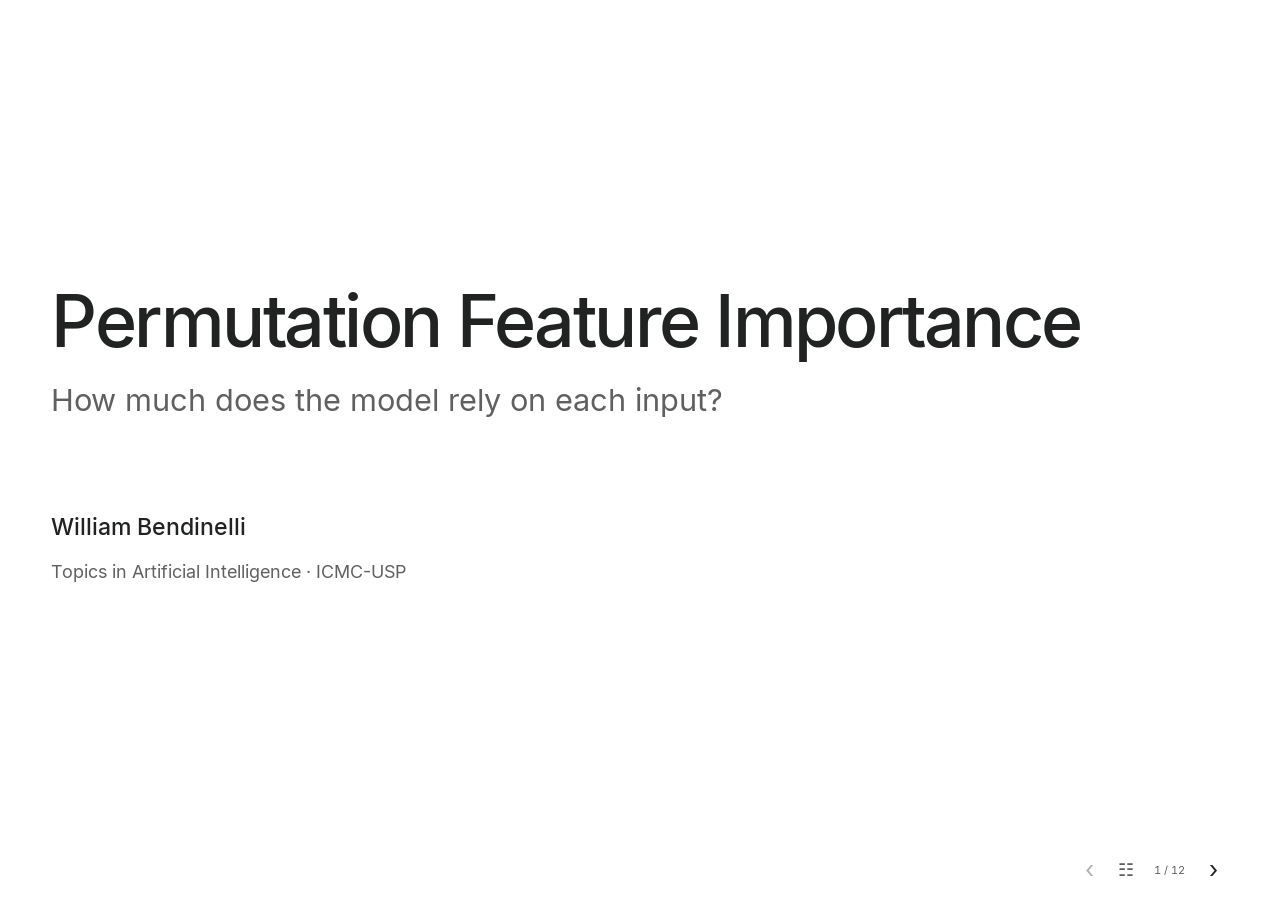
==== commit 96d64e29: "feat(global-methods): apply Molnar chapters 19-22 to SRAG Add PDP, numeric ALE, pairwise H and an ex" ====
--- a/modules/00-dataset/lecture/pfi-interactive/index.html
+++ b/modules/00-dataset/lecture/pfi-interactive/index.html
@@ -1,106 +1,2 @@
 <!doctype html>
-<html lang="en">
-<head><meta charset="utf-8"><meta name="viewport" content="width=device-width,initial-scale=1"><title>Permutation Feature Importance · A guided lecture</title><link rel="stylesheet" href="lecture.css?v=20261014-final-v6"><link rel="stylesheet" href="pfi-example.css?v=20261014-final-v6"><script src="pfi-example.js?v=20261014-final-v6" defer></script><link rel="stylesheet" href="sequence.css?v=20261014-final-v6"><script src="sequence.js?v=20261014-final-v6" defer></script><link rel="stylesheet" href="study.css?v=20261014-final-v6"><script src="srag-compact.js?v=20261014-final-v6" defer></script><script src="theory-compact.js?v=20261014-final-v6" defer></script><script src="study.js?v=20261014-final-v6" defer></script><script src="lecture.js?v=20261014-final-v6" defer></script><link rel="stylesheet" href="presentation-grid.css?v=20261014-final-v6"></head>
-<body>
-<main id="lecture">
-<header class="lecture-header"><span class="course-label">PFI <span id="section-label">Lecture study</span></span><nav class="tools" aria-label="Presentation tools"><button id="original-toggle" aria-pressed="false">View original</button><button id="reading-toggle" aria-expanded="false" aria-controls="readings">References &amp; terms</button><a id="video" href="https://www.youtube.com/watch?v=VUvShOEFdQo&t=0s" target="_blank" rel="noreferrer">Video ↗</a></nav></header>
-<article id="context-slide" class="context-slide" aria-labelledby="lecture-title">
-<div class="title-group"><h1 id="lecture-title">Permutation Feature Importance</h1><h2>Where does PFI fit?</h2></div>
-<div id="map" class="map-canvas" role="group" aria-label="Raschka feature selection map. Dimensionality reduction includes feature selection and feature extraction. Selection includes filter, embedded and wrapper methods. PFI is an importance measure that can support selection.">
-<svg id="map-lines" aria-hidden="true"></svg>
-<button id="node-reduction" class="map-node root-node" data-concept="reduction" data-reveal="0"><strong>Dimensionality reduction</strong><span>Fewer input dimensions</span></button>
-<div class="reduction-branches">
-<div class="selection-branch">
-<button id="node-selection" class="map-node" data-concept="selection" data-reveal="1"><strong>Feature selection</strong><span>Keep selected original columns</span></button>
-<div class="method-groups">
-<div class="method-group">
-<button id="node-filter" class="map-node method-node" data-concept="filter" data-reveal="2"><strong>Filter methods</strong><span>Statistical criteria</span></button>
-<div id="node-filter-examples" class="map-node examples-node" data-reveal="2"><ul><li>Information gain</li><li>Correlation with target</li><li>Pairwise correlation</li><li>Variance threshold</li></ul></div>
-</div>
-<div class="method-group">
-<button id="node-embedded" class="map-node method-node" data-concept="embedded" data-reveal="3"><strong>Embedded methods</strong><span>Within model fitting</span></button>
-<div id="node-embedded-examples" class="map-node examples-node" data-reveal="3"><ul><li>L1 regularization <span class="example-qualifier">(e.g., LASSO)</span></li><li>Decision trees</li></ul></div>
-</div>
-<div class="method-group wrapper-group">
-<button id="node-wrapper" class="map-node method-node" data-concept="wrapper" data-reveal="4"><strong>Wrapper methods</strong><span>Evaluate feature subsets</span></button>
-<div class="wrapper-content">
-<div id="node-wrapper-examples" class="map-node examples-node" data-reveal="4"><ul><li>Recursive Feature Elimination <span class="acronym">(RFE)</span></li><li>Sequential Feature Selection <span class="acronym">(SFS)</span></li></ul></div>
-<button id="node-pfi" class="map-node pfi-node" data-concept="pfi" data-reveal="5"><strong>Permutation Feature Importance <span class="acronym">(PFI)</span></strong><span>Importance measure that can support selection</span></button>
-</div>
-</div>
-</div>
-</div>
-<button id="node-extraction" class="map-node secondary-node" data-concept="extraction" data-reveal="1"><strong>Feature extraction</strong><span>Build a lower-dimensional representation</span></button>
-</div>
-</div>
-<div class="map-bottom"><p id="concept-caption" aria-live="polite">PFI is shown here in the wrapper-method context of Raschka’s lecture.</p></div>
-</article>
-<article id="mechanism-slide" class="context-slide experiment-slide" hidden aria-labelledby="mechanism-title">
-<div class="title-group"><h1 id="mechanism-title">The permutation experiment</h1><h2>Shuffle one input. Evaluate the same model.</h2></div>
-<div class="experiment-layout">
-<section class="column-scene" aria-labelledby="column-title">
-<div class="scene-heading"><h3 id="column-title">Eight real SRAG records</h3><div class="scene-motion"><p id="shuffle-state" aria-live="polite">Original age column</p><button id="motion-pause" aria-pressed="false">Pause</button></div></div>
-<div class="patient-table-wrap"><div id="age-layer" class="age-layer" aria-hidden="true"></div><table class="patient-table"><caption class="sr-only">Selected real adult SRAG records. Age and low oxygen are shuffled separately, restoring the original data before each experiment.</caption><thead><tr><th scope="col">Row</th><th scope="col" class="age-heading" title="Elapsed days from birth to symptom onset, converted to years">Age<br><small>(years)</small></th><th scope="col">Low oxygen</th><th scope="col">Observed<br>outcome</th><th scope="col">Original<br><small>P(death)</small></th><th scope="col">Permuted<br><small>P(death)</small></th></tr></thead><tbody id="patient-rows"></tbody></table></div>
-<p class="scene-note">Outcome-selected teaching subset from the hospitalized COVID cohort. ✓ correct / ✕ wrong at a 0.50 cutoff. Age is in decimal years. The full model uses all study inputs.</p>
-</section>
-<section class="experiment-reading" aria-labelledby="experiment-phase">
-<p class="small-label">One column at a time</p><h3 id="experiment-phase" aria-live="polite">Evaluate the original inputs</h3>
-<div class="model-flow"><span class="flow-label" id="model-input">Original inputs</span><span class="flow-line" aria-hidden="true"></span><div class="fixed-model"><strong>Same trained model</strong><span>XGBoost · parameters fixed</span></div><span class="flow-line" aria-hidden="true"></span><span class="flow-label">Compare predictions with the same outcomes</span></div>
-<div class="error-comparison" id="error-comparison"><p class="small-label">Full study test set · Brier score · lower is better</p><div id="error-bars"></div><p id="error-impact" class="error-impact"></p><p class="error-caption">The original error is the reference. The second error follows the age permutation.</p></div>
-<button class="text-button" id="brier-open" aria-haspopup="dialog">What is Brier error? ↗</button>
-</section>
-</div>
-<details class="experiment-details"><summary>Why these eight rows can differ from the full test</summary><div id="mechanism-scope-values"></div></details>
-<div class="map-bottom"><p id="experiment-caption" aria-live="polite">The model, records and outcomes stay fixed. Only the age values move between rows.</p></div>
-</article>
-<article id="results-slide" class="context-slide results-slide" hidden aria-labelledby="results-title">
-<div class="title-group"><h1 id="results-title">From error to importance</h1><h2>Permutation Feature Importance in our SRAG model</h2></div>
-<div class="results-layout">
-<section class="ranking-panel" aria-labelledby="ranking-title"><div class="ranking-heading"><div><h3 id="ranking-title">Most important inputs</h3></div><label class="scale-choice">Scale<select id="error-scale"><option value="difference">Difference</option><option value="ratio">Ratio</option></select></label></div>
-<figure class="ranking-figure"><div class="chart-container"><div id="ranking-chart" aria-label="SRAG permutation importance chart"></div><div id="chart-tooltip" role="tooltip" hidden></div></div><p class="chart-motion-note"><span id="chart-state" aria-live="polite">Building the ranking…</span><button id="ranking-pause" class="text-button" aria-pressed="false">Pause</button><button id="ranking-replay" class="text-button">Replay ↻</button></p><figcaption id="ranking-caption">Same model and records in every permutation.</figcaption></figure>
-</section>
-<section class="theory-panel" aria-labelledby="theory-title"><p class="small-label">Molnar · the same experiment</p><h3 id="theory-title">How much did the error change?</h3>
-<div class="formula-reading" data-scale="difference"><h4>Difference</h4><div class="formula" aria-label="Permutation importance equals permuted error minus original error"><img src="../../figures/equation-difference.svg" alt="FI sub j equals permuted error minus original error"></div><p>Extra error in the metric’s own units.<br><strong>0 means no change.</strong></p></div>
-<div class="formula-reading" data-scale="ratio"><h4>Ratio</h4><div class="formula" aria-label="Permutation importance equals permuted error divided by original error"><img src="../../figures/equation-ratio.svg" alt="FI sub j equals permuted error divided by original error"></div><p>Error as a multiple of the original.<br><strong>1 means no change.</strong><br>Above 1: more error. Below 1: less error.</p></div>
-<div class="age-result"><h4 id="feature-result-title">Age in the SRAG experiment</h4><dl class="error-values"><dt>Original Brier</dt><dd id="age-before"></dd><dt>After permutation, mean</dt><dd id="age-after"></dd></dl><p id="age-importance" class="age-importance"></p><p class="age-interpretation" id="age-interpretation"></p></div>
-</section>
-</div>
-<div class="map-bottom"><p><span id="scale-explanation">Difference: the extra Brier error. Zero means no change.</span> The ranking stays the same because every feature shares the same original error.</p></div>
-<details class="experiment-details"><summary>Study details and numerical evidence</summary><p id="study-details"></p><p>The whiskers show variation across column shuffles, conditional on this fitted model and evaluation set. They are not population confidence intervals. The Brier score averages squared differences between predicted death probabilities and observed outcomes.</p><p><a href="../../notebooks/srag_pfi_ranking.ipynb" target="_blank" rel="noreferrer">Cross-slide numerical audit: notebook §11 ↗</a></p><p>This is permutation importance for predictive performance. It does not establish a causal effect of a variable on death. Ratios below 1 are possible when shuffling reduces the error; 1 is a reference, not a lower bound. The top-ranked features shown here all increase mean error.</p><p><a href="../../PFI.md" target="_blank" rel="noreferrer">Technical sheet ↗</a> · <a href="../../notebooks/srag_pfi_ranking.ipynb" target="_blank" rel="noreferrer">Executed SRAG notebook ↗</a> · <a href="https://christophm.github.io/interpretable-ml-book/feature-importance.html" target="_blank" rel="noreferrer">Molnar: difference and ratio ↗</a></p></details>
-</article>
-<article id="bridge-slide" class="context-slide sequence-slide" hidden aria-labelledby="bridge-title">
-<div class="title-group"><h1 id="bridge-title"></h1><h2 id="bridge-subtitle"></h2></div>
-<div id="bridge-content" class="bridge-content"></div>
-<p id="bridge-takeaway" class="sequence-takeaway"></p>
-<p class="molnar-note"><a href="https://christophm.github.io/interpretable-ml-book/feature-importance.html" target="_blank" rel="noreferrer">Molnar’s interpretation ↗</a><span id="bridge-molnar"></span></p>
-<details class="sequence-notes"><summary>Why this slide is here</summary><div id="bridge-notes"></div></details>
-</article>
-<article id="walkthrough-slide" class="context-slide sequence-slide" hidden aria-labelledby="walkthrough-title">
-<div class="title-group"><h1 id="walkthrough-title"></h1><h2 id="walkthrough-subtitle"></h2></div>
-<div class="walkthrough-layout"><section class="code-panel" aria-label="Python walkthrough"><header><span>Python excerpt</span><span id="code-step-label"></span></header><div id="walkthrough-code"></div><a href="../../../../tools/srag_pfi_walkthrough.py" target="_blank" rel="noreferrer">Executable source ↗</a></section><section id="code-reading" class="code-reading" aria-label="Recorded SRAG execution"></section></div>
-<p id="walkthrough-caption" class="sequence-takeaway"></p>
-<p class="molnar-note"><a href="https://christophm.github.io/interpretable-ml-book/feature-importance.html" target="_blank" rel="noreferrer">Molnar’s interpretation ↗</a><span id="code-molnar"></span></p>
-<details class="sequence-notes"><summary>Connection to Raschka and numerical evidence</summary><p id="code-source-note"></p><p>The motion replays the recorded Python results. Each full-test shuffle uses the same fitted model, outcomes and evaluation rows. The compact table is a separate mechanism preview.</p><p><a href="../../notebooks/srag_pfi_ranking.ipynb" target="_blank" rel="noreferrer">Executed notebook, sections 9 and 11 ↗</a> · <a href="../../PFI.md" target="_blank" rel="noreferrer">Technical sheet ↗</a></p></details>
-</article>
-<article id="study-slide" class="context-slide study-slide" hidden aria-labelledby="study-title">
-<div class="title-group"><p id="study-kicker" class="study-kicker"></p><h1 id="study-title"></h1><h2 id="study-subtitle"></h2></div>
-<div id="study-content" class="study-content"></div>
-<p id="study-takeaway" class="sequence-takeaway"></p>
-<details class="sequence-notes"><summary>Method, sources and teaching notes</summary><div id="study-notes"></div></details>
-</article>
-<figure id="original-slide" hidden><img id="original" src="imagens/slide-061.png" alt="Original slide 61 by Sebastian Raschka"></figure>
-<aside id="readings" hidden aria-labelledby="reading-title">
-<h2 id="reading-title">References and terminology</h2>
-<div class="reading-columns">
-<section><h3>Original map</h3><p><a href="https://sebastianraschka.com/pdf/lecture-notes/stat451fs21/13_feat-sele__slides.pdf#page=61" target="_blank" rel="noreferrer">Raschka, slide 61 ↗</a></p><p>Raschka places permutation importance alongside wrapper methods. PFI itself assesses a fitted model and does not search feature subsets.</p><p><a href="https://ai.stanford.edu/~ronnyk/wrappers.pdf" target="_blank" rel="noreferrer">Kohavi &amp; John: wrappers ↗</a><br><a href="https://scikit-learn.org/stable/modules/feature_selection.html" target="_blank" rel="noreferrer">Feature selection reference ↗</a></p></section>
-<section><h3>Terms used here</h3><dl class="terms"><dt>PFI</dt><dd>Permutation Feature Importance</dd><dt>RFE</dt><dd>Recursive Feature Elimination</dd><dt>SFS</dt><dd>Sequential Feature Selection</dd><dt>LASSO</dt><dd>Least Absolute Shrinkage and Selection Operator</dd><dt>PCA</dt><dd>Principal Component Analysis</dd></dl></section>
-<section><h3>The course book</h3><p><a href="https://christophm.github.io/interpretable-ml-book/feature-importance.html" target="_blank" rel="noreferrer">Molnar, Permutation Feature Importance ↗</a></p><p>Molnar uses the acronym PFI. The interpretation of the method follows when we introduce the permutation experiment.</p><p><a href="https://scikit-learn.org/stable/modules/permutation_importance.html" target="_blank" rel="noreferrer">Permutation importance reference ↗</a><br><a href="https://scikit-learn.org/stable/modules/decomposition.html#pca" target="_blank" rel="noreferrer">PCA and dimensionality reduction ↗</a></p></section>
-</div>
-<details class="theory-notes"><summary>Classification notes</summary><p>Feature extraction is used here in the context of dimensionality reduction. Extraction in general can also increase dimensionality; PCA reduces it when fewer components are retained.</p><p>LASSO is a particular use of L1 regularization, not a synonym for every L1-penalized model. <a href="https://rss.onlinelibrary.wiley.com/doi/pdf/10.1111/j.2517-6161.1996.tb02080.x" target="_blank" rel="noreferrer">Original LASSO paper ↗</a></p><p>Filter criteria may use the outcome. Trees choose split variables during fitting; converting their importances into a selected subset needs an additional rule. SFS can run forward or backward.</p></details>
-</aside>
-<footer class="lecture-footer"><div id="source" class="source">Based on Raschka’s feature selection map. Course book: <a href="https://christophm.github.io/interpretable-ml-book/feature-importance.html" target="_blank" rel="noreferrer">Molnar, PFI</a></div><nav class="slide-controls" aria-label="Slide navigation"><button id="previous" disabled>← Previous</button><label><span class="sr-only">Choose slide</span><select id="select"></select></label><span id="position" aria-live="polite">1 / 15</span><button id="next">Next slide →</button></nav></footer>
-</main>
-<dialog id="brier-dialog" aria-labelledby="brier-title"><div class="dialog-heading"><p class="small-label">Reading the error</p><button id="brier-close" aria-label="Close Brier explanation">Close ×</button></div><h2 id="brier-title">A probability can be more or less wrong.</h2><p>First read the observed outcome: <strong>0 = survived; 1 = died.</strong> Then measure how far the predicted probability is from that outcome. Square that distance, and average across records.</p><img class="brier-equation" src="../../figures/equation-brier.svg" alt="Brier equals the average of squared differences between predicted probability and observed outcome"><div id="brier-example"></div><p class="dialog-note">The table uses a real record from the teaching subset. Its average is separate from the full test-set score. A probability may get worse without crossing the classification cutoff. Brier measures probability error; it is not a pure calibration statistic. Displayed values are rounded; calculations retain full precision.</p><a href="https://scikit-learn.org/stable/modules/generated/sklearn.metrics.brier_score_loss.html" target="_blank" rel="noreferrer">Brier score reference ↗</a></dialog>
-<span id="status" class="sr-only" role="status" aria-live="polite"></span>
-</body>
-</html>
+<html lang="en"><head><meta charset="utf-8"><meta name="viewport" content="width=device-width,initial-scale=1"><title>PFI lesson has moved</title></head><body><p>The lesson now belongs to <a id="lesson" href="../../../10-pfi/lecture/pfi-interactive/index.html">module 10 · Permutation Feature Importance</a>.</p><script>const destination=new URL('../../../10-pfi/lecture/pfi-interactive/index.html',location.href);destination.hash=location.hash;document.getElementById('lesson').href=destination.href;location.replace(destination.href);</script></body></html>
